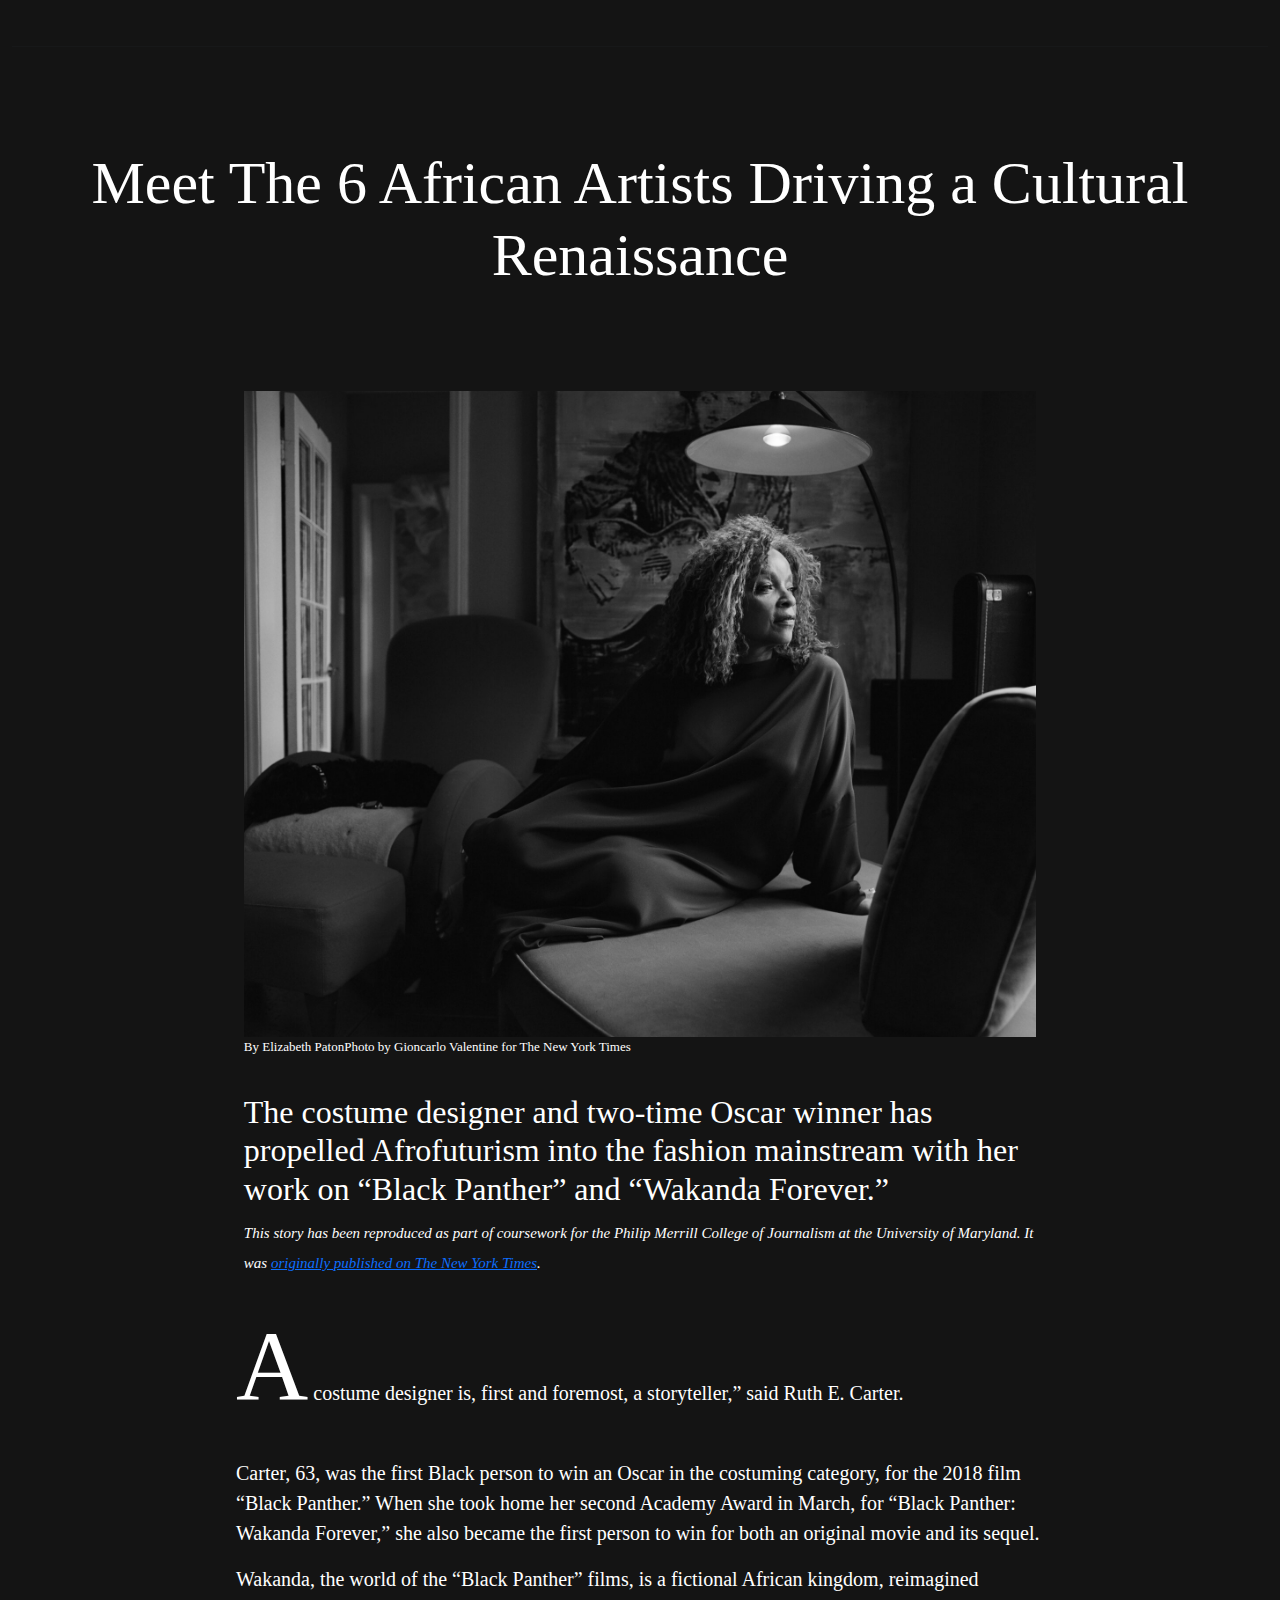
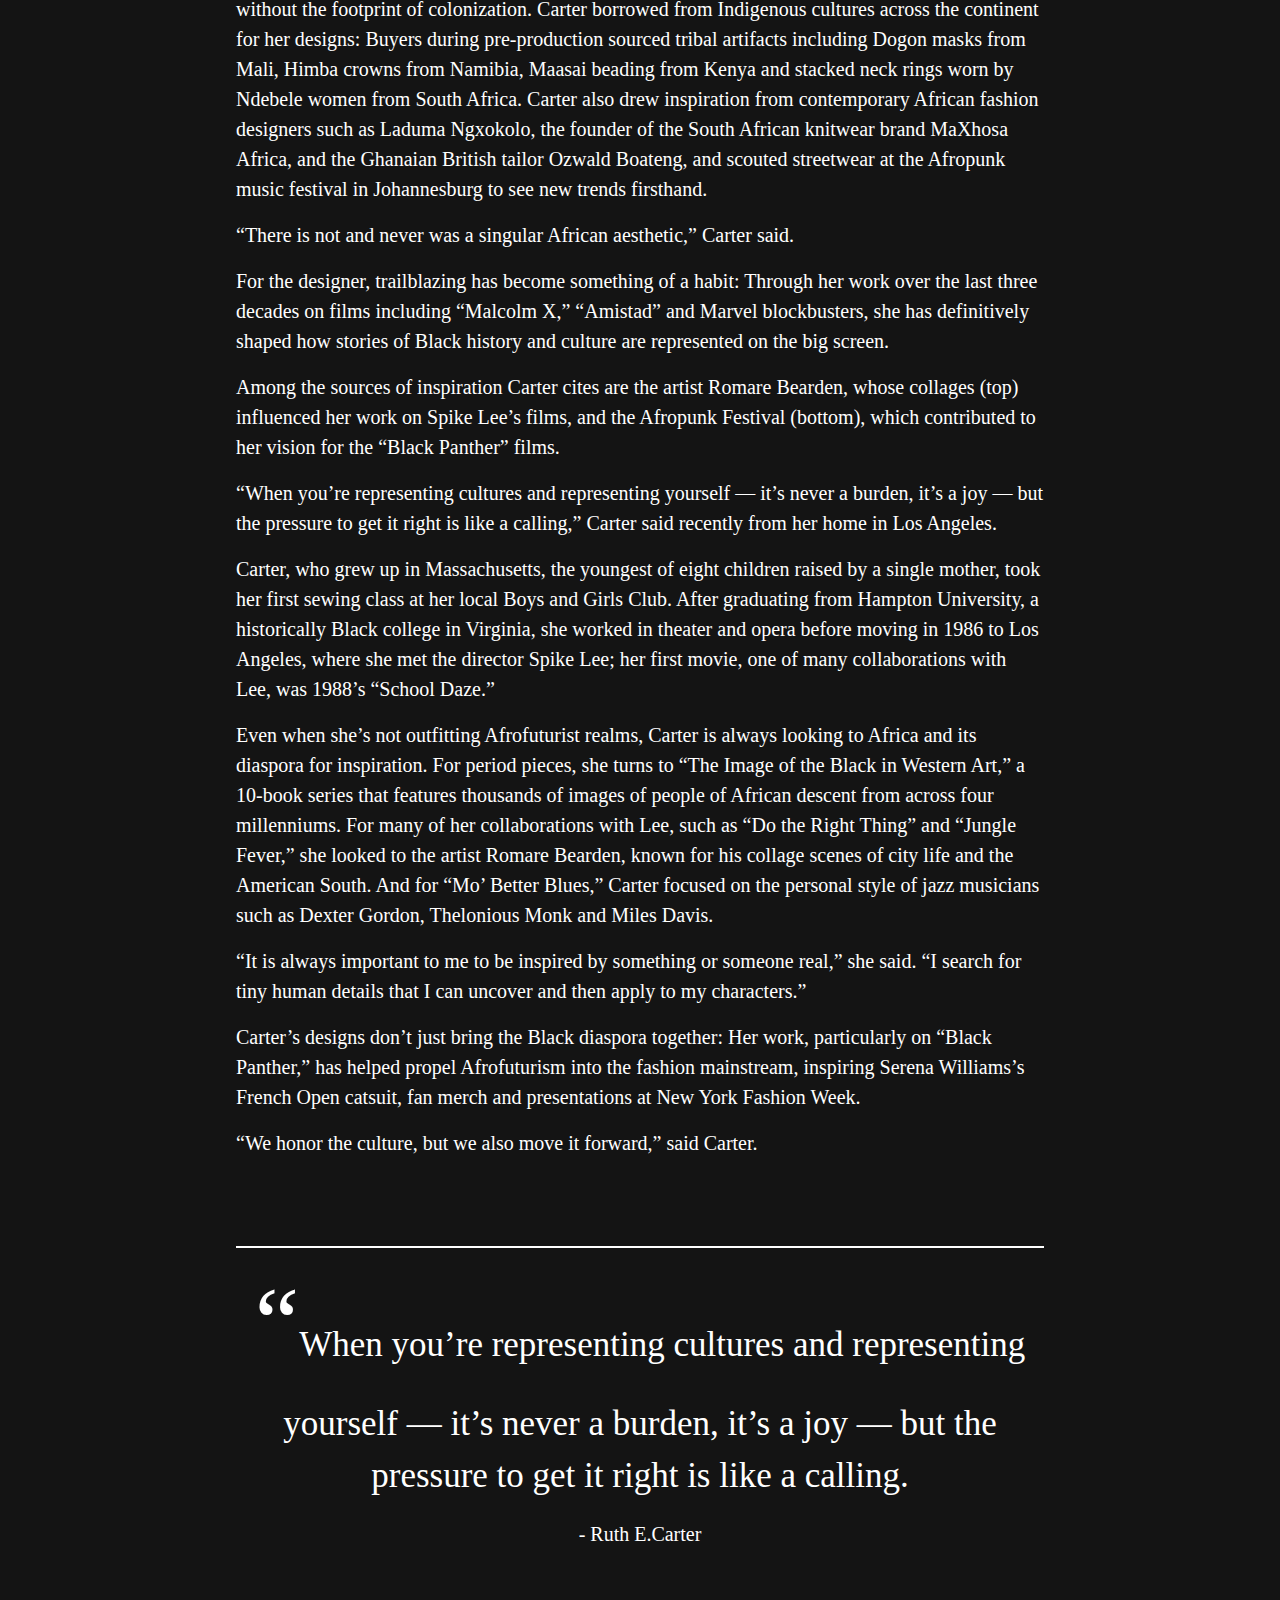
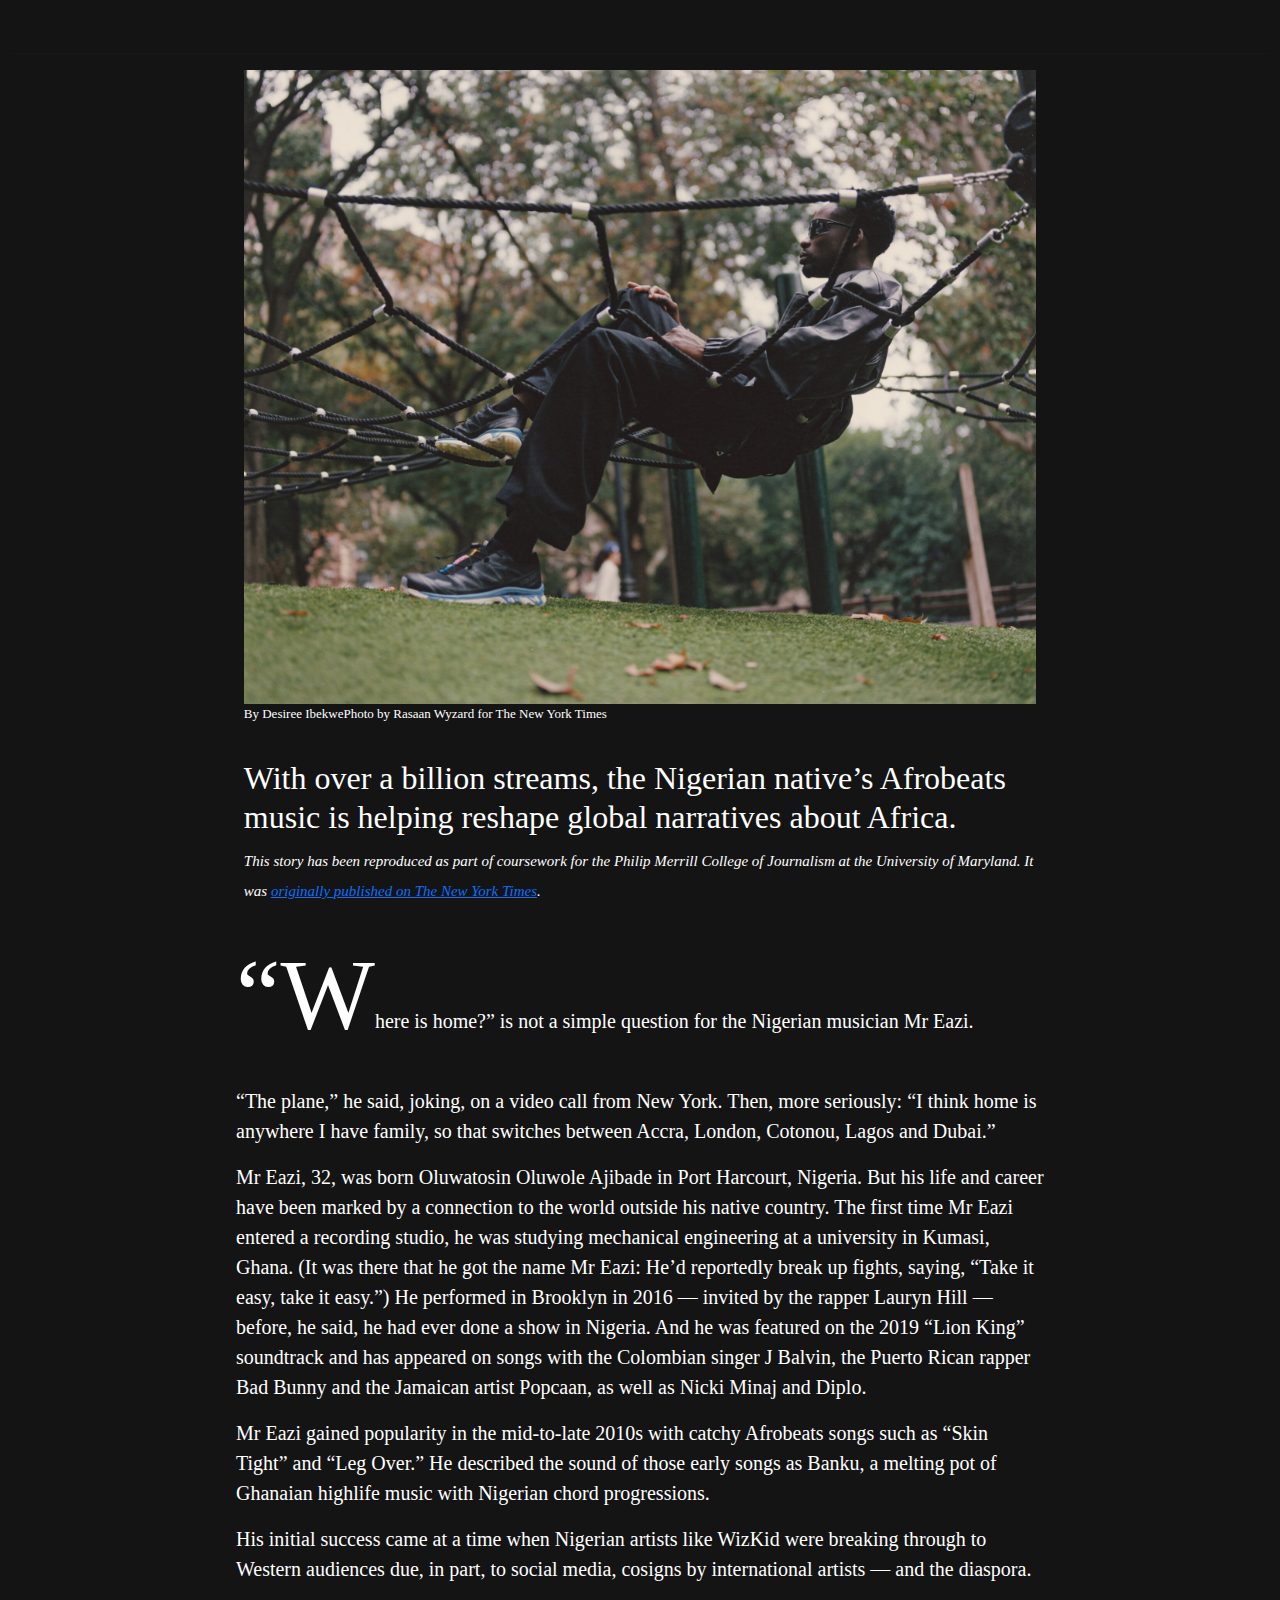
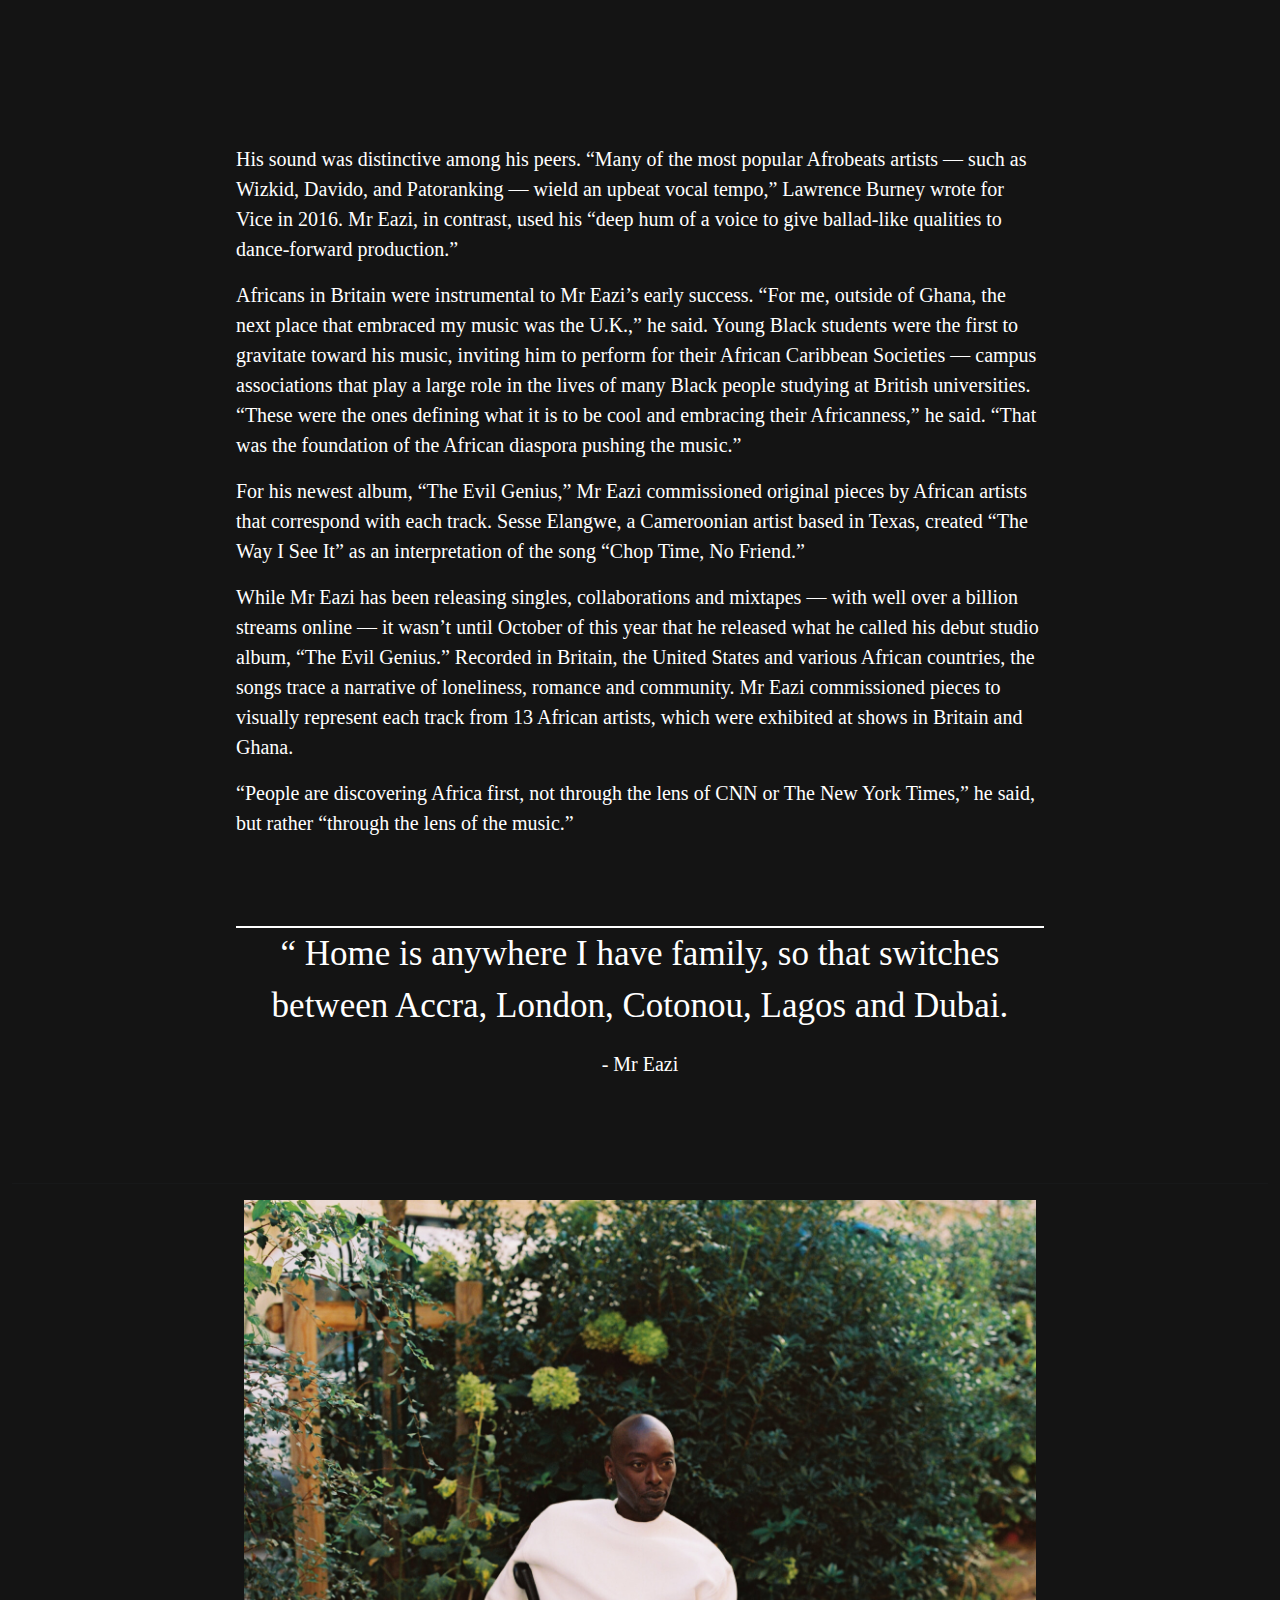
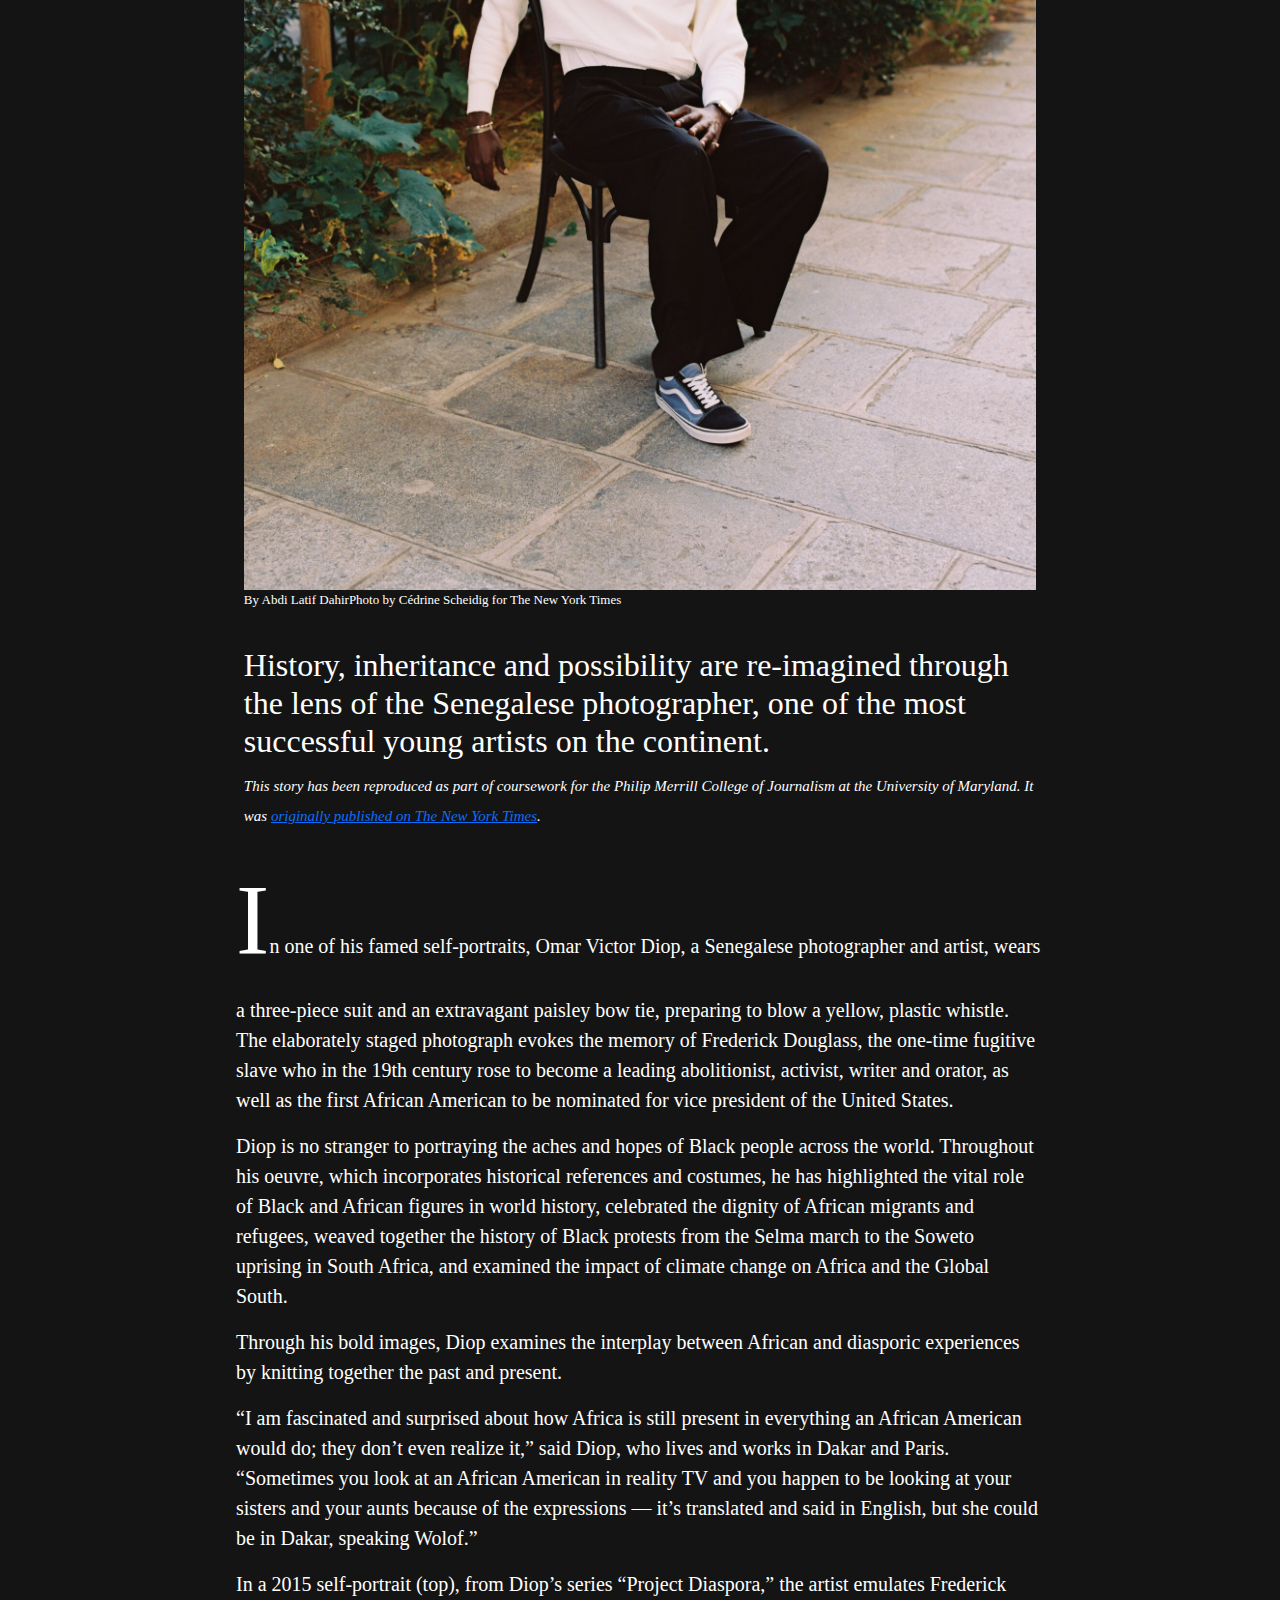
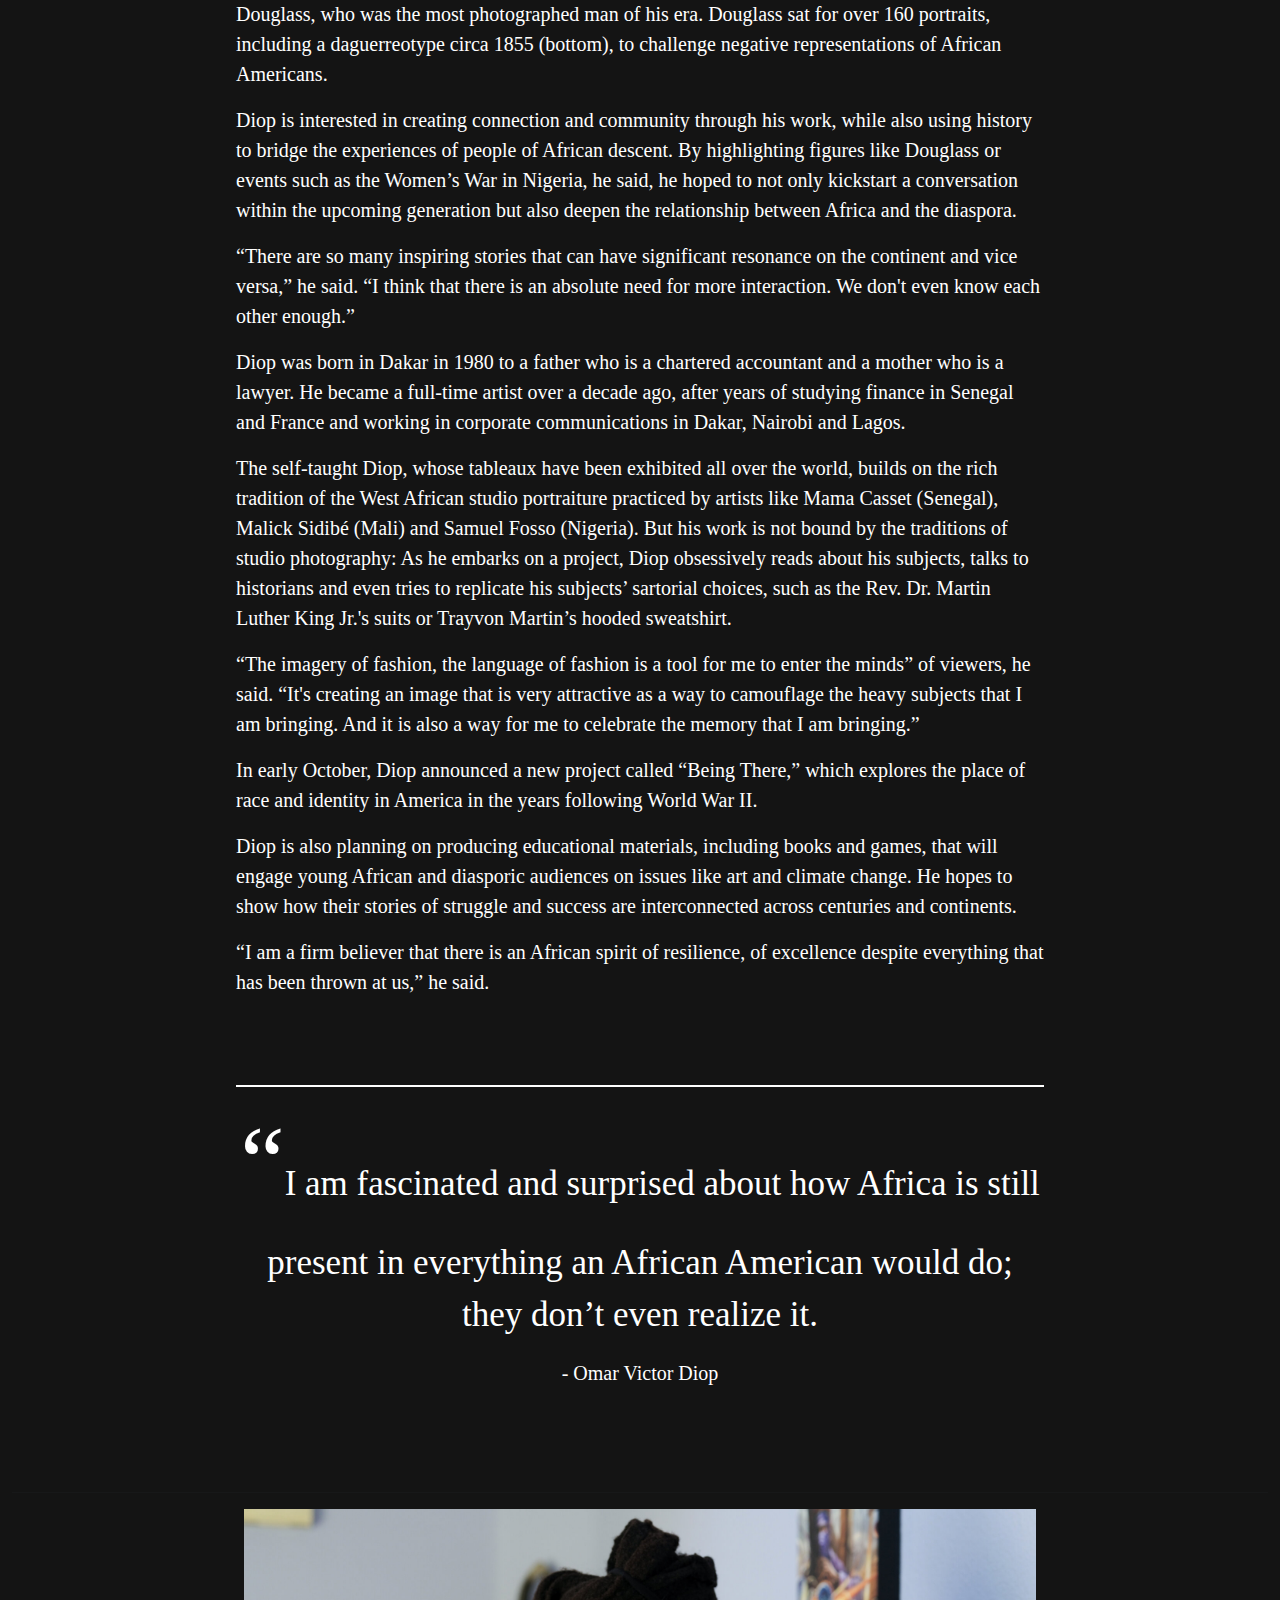
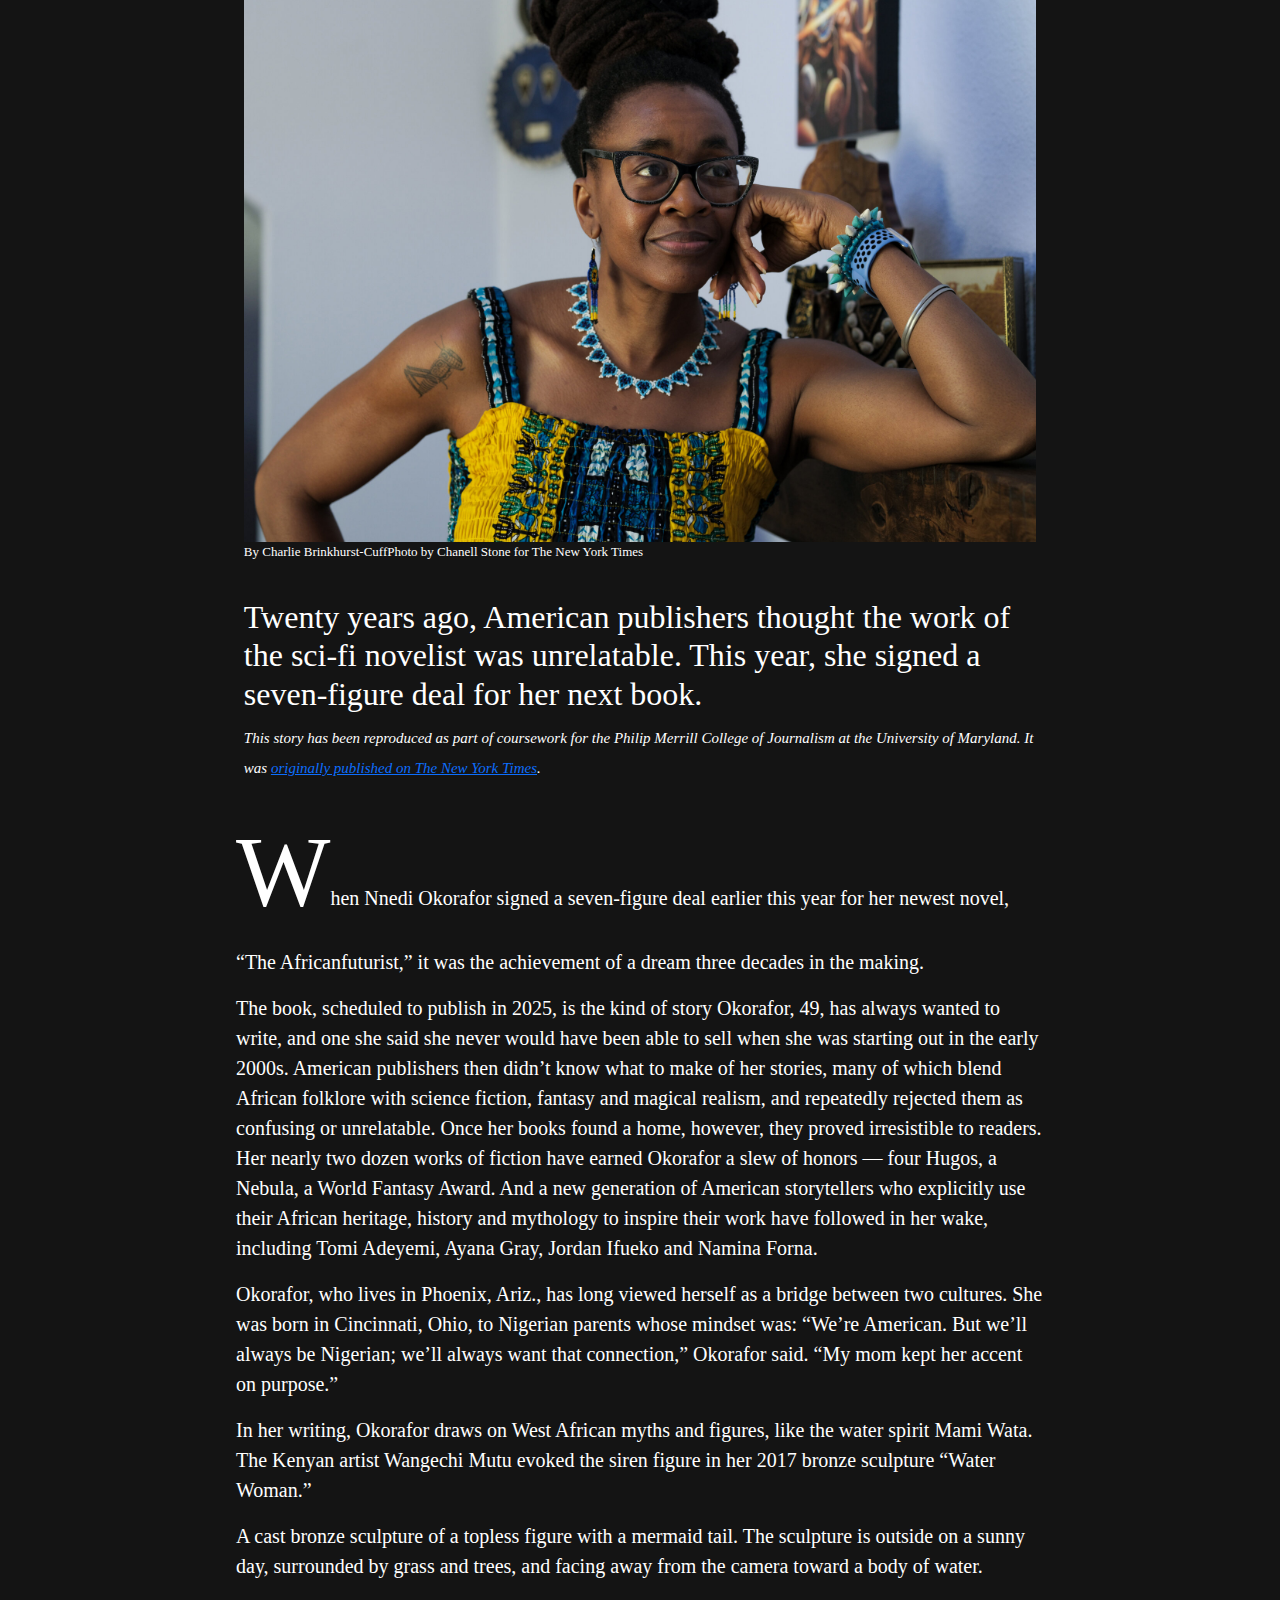
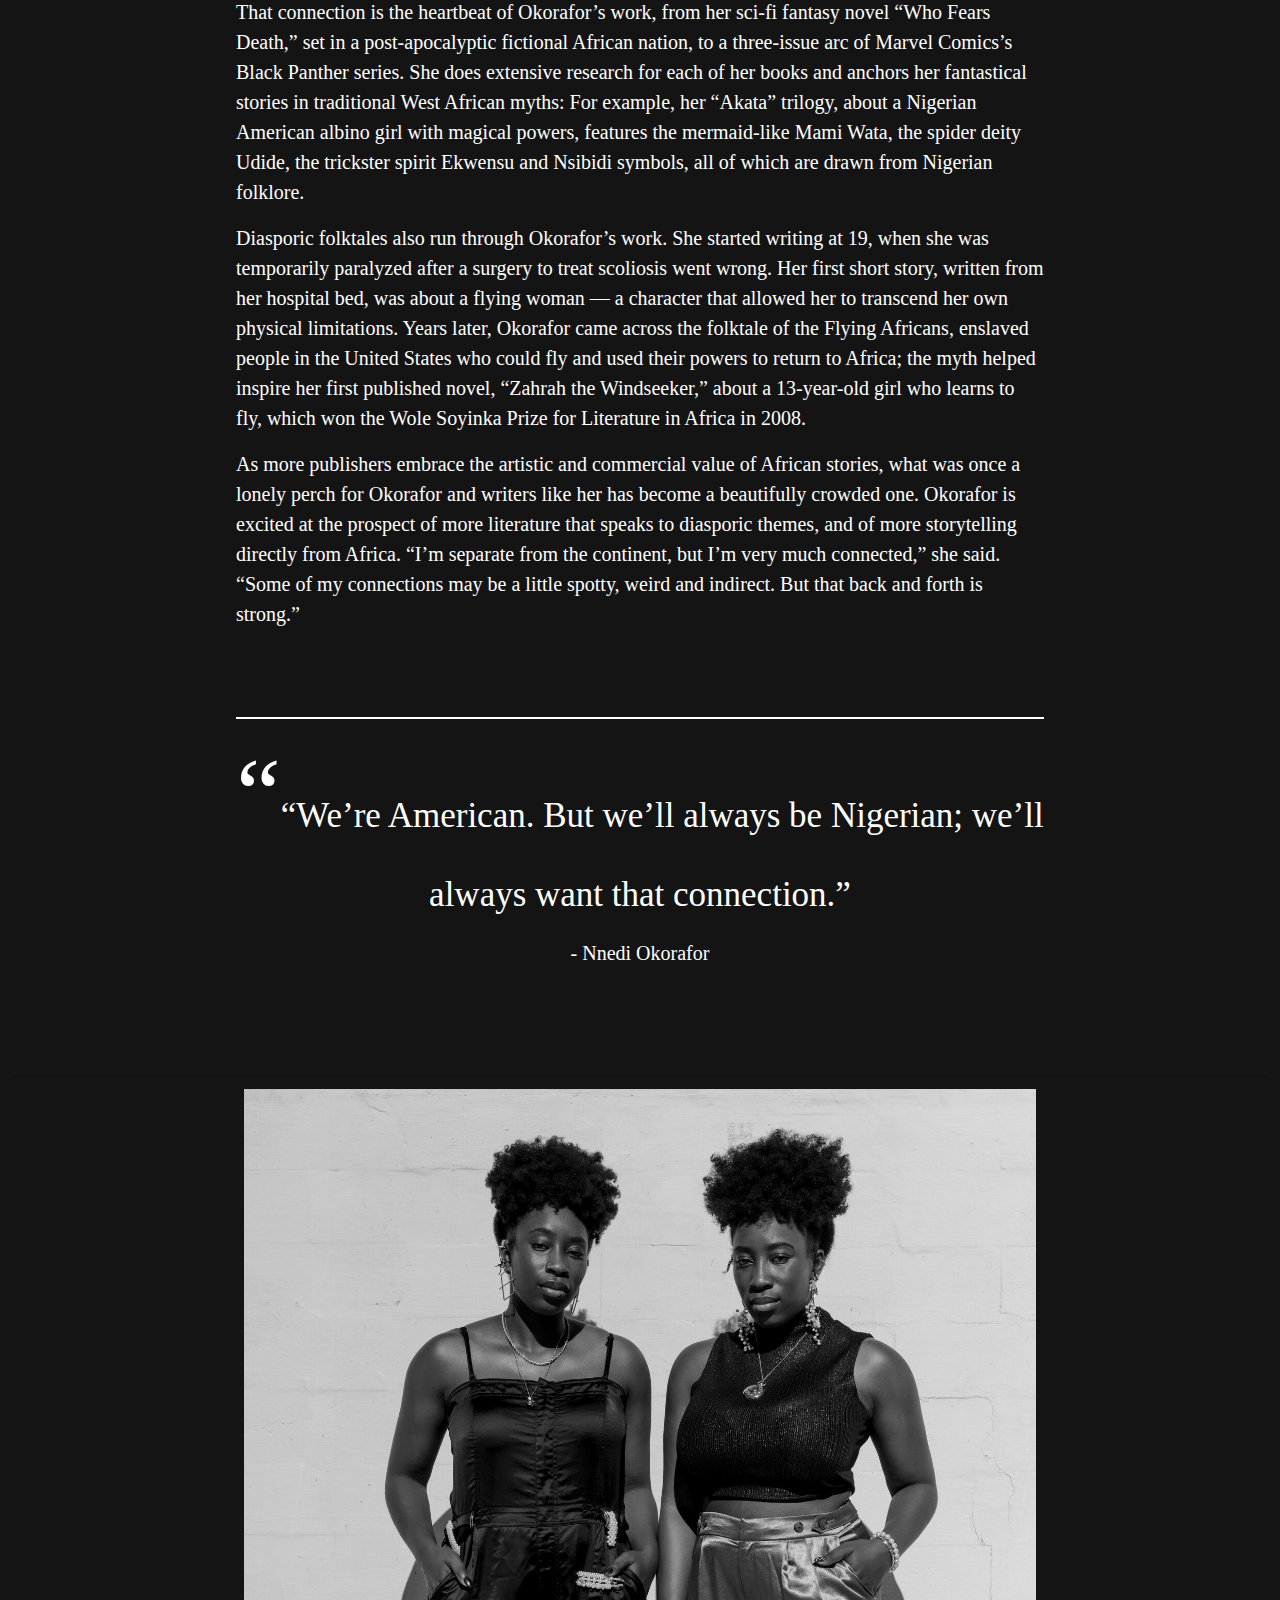
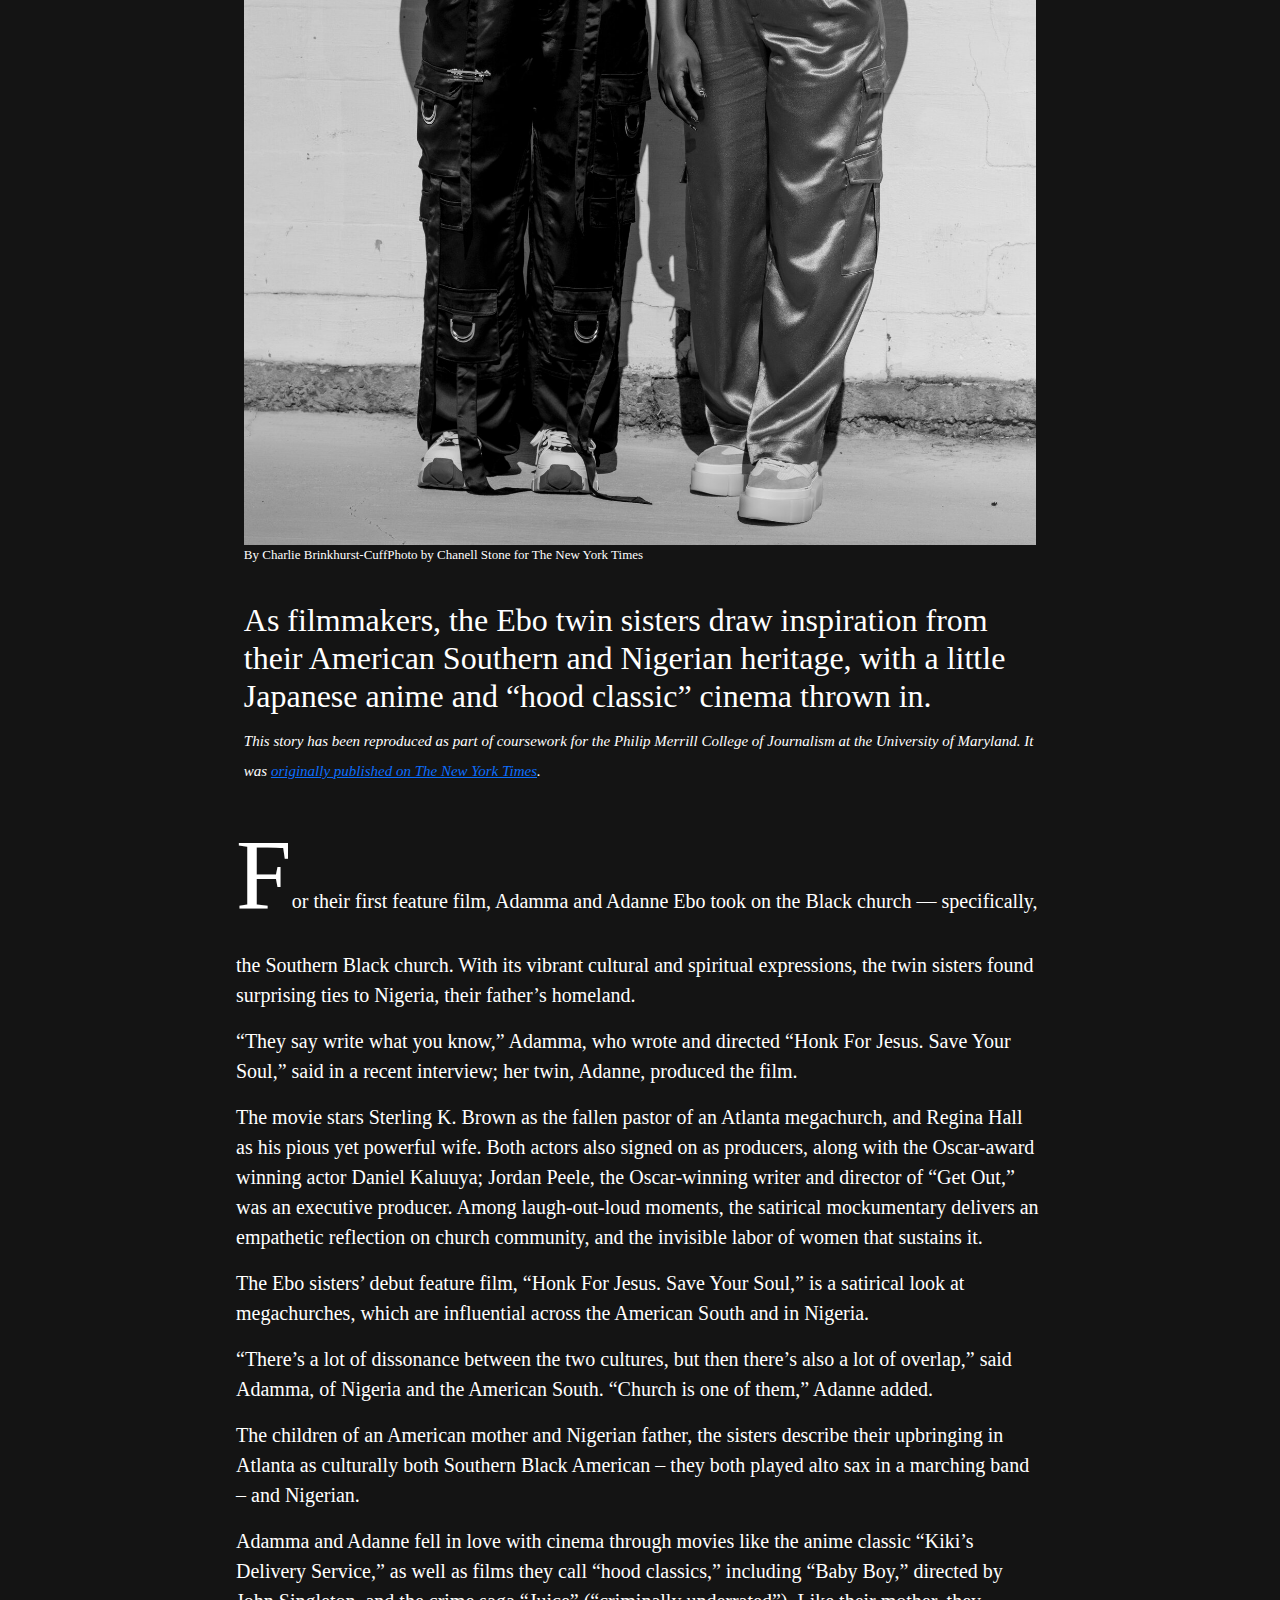
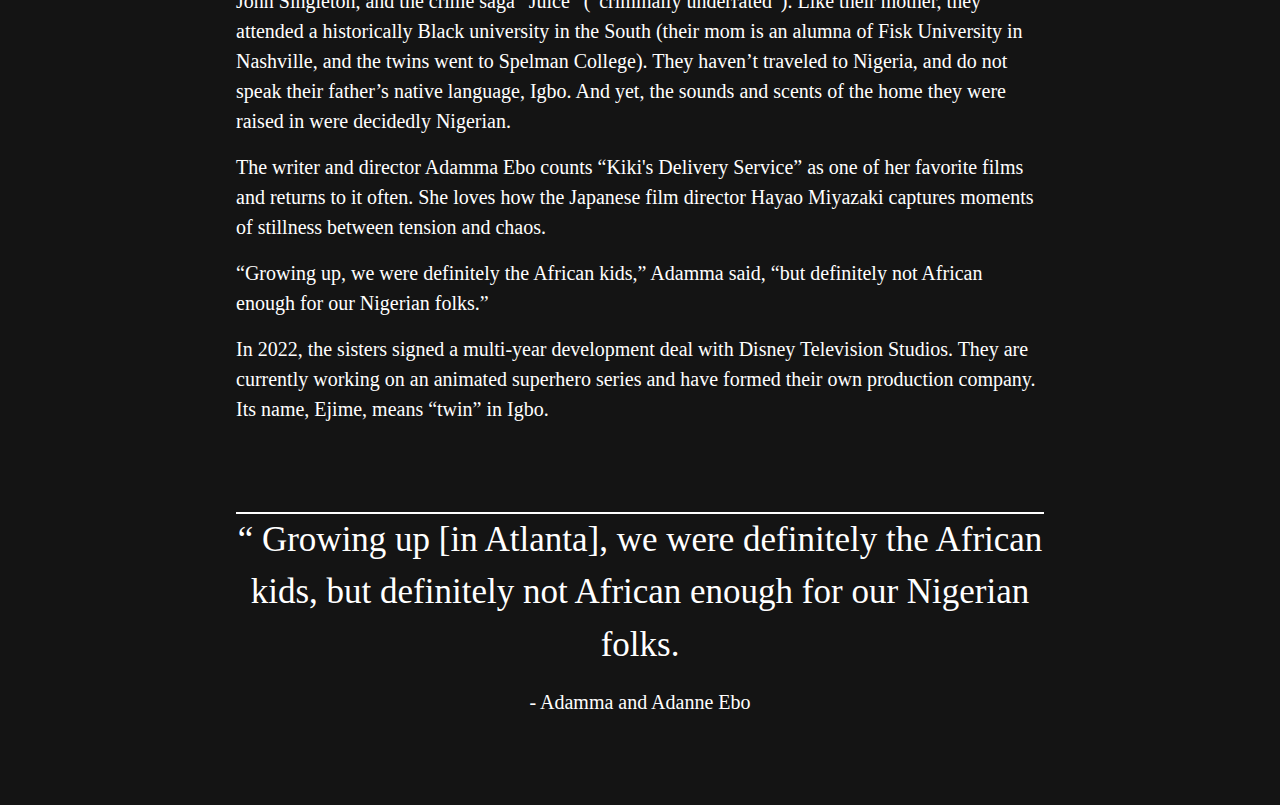
==== final-project/index.html @ 243cf0d9 "things were done" ====
<!DOCTYPE html>
<html lang="en">
<head>
	<meta charset="utf-8">
	<meta content="width=device-width, initial-scale=1, shrink-to-fit=no" name="viewport"><!-- Bootstrap CSS and JavaScript -->
	<link href="https://cdn.jsdelivr.net/npm/bootstrap@5.0.1/dist/css/bootstrap.min.css" rel="stylesheet">
	<script src="https://cdn.jsdelivr.net/npm/bootstrap@5.0.1/dist/js/bootstrap.bundle.min.js">
	</script>
	<link href="https://cdn.jsdelivr.net/npm/bootstrap-icons@1.5.0/font/bootstrap-icons.css" rel="stylesheet">
	<link href="https://fonts.googleapis.com" rel="preconnect">
	<link href="https://fonts.gstatic.com" rel="preconnect">
	<link href="https://fonts.googleapis.com/css2?family=Cardo:ital@0;1&family=Didact+Gothic&display=swap" rel="stylesheet">
	<link href="style.css" rel="stylesheet">
	<title></title>
</head>
<body>
	<div class="container-fluid">
		<div class="row" id="topper">
			<div class="col">
				<div class="flourish-embed" data-src="story/2123451">
					<script src="https://public.flourish.studio/resources/embed.js">
					</script>
				</div>
				<hr>
				<h1>Meet The 6 African Artists Driving a Cultural Renaissance</h1>
			</div>
		</div>
		<div class="row">
			<div class="col"></div>
		</div>
		<div class="row content">
			<div class="col">
				<img alt="Ruth E. Carter" id="Ruth Carter" src="ruth%20carter%20nyt.jpg">
				<p class="byline">By Elizabeth Paton<span class="date">Photo by Gioncarlo Valentine for The New York Times</span></p>
				<h2>The costume designer and two-time Oscar winner has propelled Afrofuturism into the fashion mainstream with her work on “Black Panther” and “Wakanda Forever.”</h2>
				<p><i>This story has been reproduced as part of coursework for the Philip Merrill College of Journalism at the University of Maryland. It was <a href="https://www.nytimes.com/interactive/2023/11/16/world/africa/african-artists-ruth-carter-mr-eazi.html">originally published on The New York Times</a>.</i></p>
			</div>
		</div>
	</div>
	<div class="row content">
		<div class="col">
			<p>A costume designer is, first and foremost, a storyteller,” said Ruth E. Carter.</p>
			<p>Carter, 63, was the first Black person to win an Oscar in the costuming category, for the 2018 film “Black Panther.” When she took home her second Academy Award in March, for “Black Panther: Wakanda Forever,” she also became the first person to win for both an original movie and its sequel.</p>
			<p>Wakanda, the world of the “Black Panther” films, is a fictional African kingdom, reimagined without the footprint of colonization. Carter borrowed from Indigenous cultures across the continent for her designs: Buyers during pre-production sourced tribal artifacts including Dogon masks from Mali, Himba crowns from Namibia, Maasai beading from Kenya and stacked neck rings worn by Ndebele women from South Africa. Carter also drew inspiration from contemporary African fashion designers such as Laduma Ngxokolo, the founder of the South African knitwear brand MaXhosa Africa, and the Ghanaian British tailor Ozwald Boateng, and scouted streetwear at the Afropunk music festival in Johannesburg to see new trends firsthand.</p>
			<p>“There is not and never was a singular African aesthetic,” Carter said.</p>
			<p>For the designer, trailblazing has become something of a habit: Through her work over the last three decades on films including “Malcolm X,” “Amistad” and Marvel blockbusters, she has definitively shaped how stories of Black history and culture are represented on the big screen.</p>
			<p>Among the sources of inspiration Carter cites are the artist Romare Bearden, whose collages (top) influenced her work on Spike Lee’s films, and the Afropunk Festival (bottom), which contributed to her vision for the “Black Panther” films.</p>
			<p>“When you’re representing cultures and representing yourself — it’s never a burden, it’s a joy — but the pressure to get it right is like a calling,” Carter said recently from her home in Los Angeles.</p>
			<p></p>
			<p>Carter, who grew up in Massachusetts, the youngest of eight children raised by a single mother, took her first sewing class at her local Boys and Girls Club. After graduating from Hampton University, a historically Black college in Virginia, she worked in theater and opera before moving in 1986 to Los Angeles, where she met the director Spike Lee; her first movie, one of many collaborations with Lee, was 1988’s “School Daze.”</p>
			<p></p>
			<p>Even when she’s not outfitting Afrofuturist realms, Carter is always looking to Africa and its diaspora for inspiration. For period pieces, she turns to “The Image of the Black in Western Art,” a 10-book series that features thousands of images of people of African descent from across four millenniums. For many of her collaborations with Lee, such as “Do the Right Thing” and “Jungle Fever,” she looked to the artist Romare Bearden, known for his collage scenes of city life and the American South. And for “Mo’ Better Blues,” Carter focused on the personal style of jazz musicians such as Dexter Gordon, Thelonious Monk and Miles Davis.</p>
			<p></p>
			<p>“It is always important to me to be inspired by something or someone real,” she said. “I search for tiny human details that I can uncover and then apply to my characters.”</p>
			<p>Carter’s designs don’t just bring the Black diaspora together: Her work, particularly on “Black Panther,” has helped propel Afrofuturism into the fashion mainstream, inspiring Serena Williams’s French Open catsuit, fan merch and presentations at New York Fashion Week.</p>
			<p></p>
			<p>“We honor the culture, but we also move it forward,” said Carter.</p>
            <br>
            <br>
            <br>
			<div class="pullquote">
				<p class="quote"><span class="quotemark">&#8220;</span>When you’re representing cultures and representing yourself — it’s never a burden, it’s a joy — but the pressure to get it right is like a calling.</p>
				<p class="attribution">- Ruth E.Carter</p>
			</div>
            <br>
            <br>
            <br>
		</div>
	</div>
	<div class="container-fluid">
		<div class="row" id="topper">
			<div class="col">
				<hr>
			</div>
		</div>
		<div class="row">
			<div class="col"></div>
		</div>
		<div class="row content">
			<div class="col">
				<img alt="Mr Eazi" id="Mr Eazi" src="mr%20eazi%20nyt.jpg">
				<p class="byline">By Desiree Ibekwe<span class="date">Photo by Rasaan Wyzard for The New York Times</span></p>
				<h2>With over a billion streams, the Nigerian native’s Afrobeats music is helping reshape global narratives about Africa.</h2>
				<p><i>This story has been reproduced as part of coursework for the Philip Merrill College of Journalism at the University of Maryland. It was <a href="https://www.nytimes.com/interactive/2023/11/16/world/africa/african-artists-ruth-carter-mr-eazi.html">originally published on The New York Times</a>.</i></p>
			</div>
		</div>
	</div>
	<div class="row content">
		<div class="col">
			<p>“Where is home?” is not a simple question for the Nigerian musician Mr Eazi.</p>
			<p>“The plane,” he said, joking, on a video call from New York. Then, more seriously: “I think home is anywhere I have family, so that switches between Accra, London, Cotonou, Lagos and Dubai.”</p>
			<p>Mr Eazi, 32, was born Oluwatosin Oluwole Ajibade in Port Harcourt, Nigeria. But his life and career have been marked by a connection to the world outside his native country. The first time Mr Eazi entered a recording studio, he was studying mechanical engineering at a university in Kumasi, Ghana. (It was there that he got the name Mr Eazi: He’d reportedly break up fights, saying, “Take it easy, take it easy.”) He performed in Brooklyn in 2016 — invited by the rapper Lauryn Hill — before, he said, he had ever done a show in Nigeria. And he was featured on the 2019 “Lion King” soundtrack and has appeared on songs with the Colombian singer J Balvin, the Puerto Rican rapper Bad Bunny and the Jamaican artist Popcaan, as well as Nicki Minaj and Diplo.</p>
			<p></p>
			<p>Mr Eazi gained popularity in the mid-to-late 2010s with catchy Afrobeats songs such as “Skin Tight” and “Leg Over.” He described the sound of those early songs as Banku, a melting pot of Ghanaian highlife music with Nigerian chord progressions.</p>
			<p></p>
			<p>His initial success came at a time when Nigerian artists like WizKid were breaking through to Western audiences due, in part, to social media, cosigns by international artists — and the diaspora.</p>
			<p></p>
            <br>
            <br>
            <br>
			<div class="flourish-embed flourish-cards" data-src="visualisation/16166279">
                <script src="https://public.flourish.studio/resources/embed.js">
                </script>
            </div>
            <br>
            <br>
            <br>
			<p>His sound was distinctive among his peers. “Many of the most popular Afrobeats artists — such as Wizkid, Davido, and Patoranking — wield an upbeat vocal tempo,” Lawrence Burney wrote for Vice in 2016. Mr Eazi, in contrast, used his “deep hum of a voice to give ballad-like qualities to dance-forward production.”</p>
			<p>Africans in Britain were instrumental to Mr Eazi’s early success. “For me, outside of Ghana, the next place that embraced my music was the U.K.,” he said. Young Black students were the first to gravitate toward his music, inviting him to perform for their African Caribbean Societies — campus associations that play a large role in the lives of many Black people studying at British universities. “These were the ones defining what it is to be cool and embracing their Africanness,” he said. “That was the foundation of the African diaspora pushing the music.”</p>
			<p>For his newest album, “The Evil Genius,” Mr Eazi commissioned original pieces by African artists that correspond with each track. Sesse Elangwe, a Cameroonian artist based in Texas, created “The Way I See It” as an interpretation of the song “Chop Time, No Friend.”</p>
			<p>While Mr Eazi has been releasing singles, collaborations and mixtapes — with well over a billion streams online — it wasn’t until October of this year that he released what he called his debut studio album, “The Evil Genius.” Recorded in Britain, the United States and various African countries, the songs trace a narrative of loneliness, romance and community. Mr Eazi commissioned pieces to visually represent each track from 13 African artists, which were exhibited at shows in Britain and Ghana.</p>
			<p>“People are discovering Africa first, not through the lens of CNN or The New York Times,” he said, but rather “through the lens of the music.”</p>
            <br>
            <br>
            <br>
			<div class="pullquote">
				<p class="quote"><span class="quotemark">&#8220;</span> Home is anywhere I have family, so that switches between Accra, London, Cotonou, Lagos and Dubai.</p>
				<p class="attribution">- Mr Eazi</p>
			</div>
            <br>
            <br>
            <br>
		</div>
	</div>
	<div class="container-fluid">
		<div class="row" id="topper">
			<div class="col">
				<hr>
			</div>
		</div>
		<div class="row">
			<div class="col"></div>
		</div>
		<div class="row content">
			<div class="col">
				<img alt="Omar Victor" id="Omar Victor" src="omar%20victor%20diop%20nyt.jpg">
				<p class="byline">By Abdi Latif Dahir<span class="date">Photo by Cédrine Scheidig for The New York Times</span></p>
				<h2>History, inheritance and possibility are re-imagined through the lens of the Senegalese photographer, one of the most successful young artists on the continent.</h2>
				<p><i>This story has been reproduced as part of coursework for the Philip Merrill College of Journalism at the University of Maryland. It was <a href="https://www.nytimes.com/interactive/2023/11/16/world/africa/african-artists-ruth-carter-mr-eazi.html">originally published on The New York Times</a>.</i></p>
			</div>
		</div>
	</div>
	<div class="row content">
		<div class="col">
			<p>In one of his famed self-portraits, Omar Victor Diop, a Senegalese photographer and artist, wears a three-piece suit and an extravagant paisley bow tie, preparing to blow a yellow, plastic whistle. The elaborately staged photograph evokes the memory of Frederick Douglass, the one-time fugitive slave who in the 19th century rose to become a leading abolitionist, activist, writer and orator, as well as the first African American to be nominated for vice president of the United States.</p>
			<p>Diop is no stranger to portraying the aches and hopes of Black people across the world. Throughout his oeuvre, which incorporates historical references and costumes, he has highlighted the vital role of Black and African figures in world history, celebrated the dignity of African migrants and refugees, weaved together the history of Black protests from the Selma march to the Soweto uprising in South Africa, and examined the impact of climate change on Africa and the Global South.</p>
			<p>Through his bold images, Diop examines the interplay between African and diasporic experiences by knitting together the past and present.</p>
			<p>“I am fascinated and surprised about how Africa is still present in everything an African American would do; they don’t even realize it,” said Diop, who lives and works in Dakar and Paris. “Sometimes you look at an African American in reality TV and you happen to be looking at your sisters and your aunts because of the expressions — it’s translated and said in English, but she could be in Dakar, speaking Wolof.”</p>
			<p>In a 2015 self-portrait (top), from Diop’s series “Project Diaspora,” the artist emulates Frederick Douglass, who was the most photographed man of his era. Douglass sat for over 160 portraits, including a daguerreotype circa 1855 (bottom), to challenge negative representations of African Americans.</p>
			<p>Diop is interested in creating connection and community through his work, while also using history to bridge the experiences of people of African descent. By highlighting figures like Douglass or events such as the Women’s War in Nigeria, he said, he hoped to not only kickstart a conversation within the upcoming generation but also deepen the relationship between Africa and the diaspora.</p>
			<p>“There are so many inspiring stories that can have significant resonance on the continent and vice versa,” he said. “I think that there is an absolute need for more interaction. We don't even know each other enough.”</p>
			<p>Diop was born in Dakar in 1980 to a father who is a chartered accountant and a mother who is a lawyer. He became a full-time artist over a decade ago, after years of studying finance in Senegal and France and working in corporate communications in Dakar, Nairobi and Lagos.</p>
			<p>The self-taught Diop, whose tableaux have been exhibited all over the world, builds on the rich tradition of the West African studio portraiture practiced by artists like Mama Casset (Senegal), Malick Sidibé (Mali) and Samuel Fosso (Nigeria). But his work is not bound by the traditions of studio photography: As he embarks on a project, Diop obsessively reads about his subjects, talks to historians and even tries to replicate his subjects’ sartorial choices, such as the Rev. Dr. Martin Luther King Jr.'s suits or Trayvon Martin’s hooded sweatshirt.</p>
			<p>“The imagery of fashion, the language of fashion is a tool for me to enter the minds” of viewers, he said. “It's creating an image that is very attractive as a way to camouflage the heavy subjects that I am bringing. And it is also a way for me to celebrate the memory that I am bringing.”</p>
			<p>In early October, Diop announced a new project called “Being There,” which explores the place of race and identity in America in the years following World War II.</p>
			<p>Diop is also planning on producing educational materials, including books and games, that will engage young African and diasporic audiences on issues like art and climate change. He hopes to show how their stories of struggle and success are interconnected across centuries and continents.</p>
			<p>“I am a firm believer that there is an African spirit of resilience, of excellence despite everything that has been thrown at us,” he said.</p>
            <br>
            <br>
            <br>
			<div class="pullquote">
				<p class="quote"><span class="quotemark">&#8220;</span>I am fascinated and surprised about how Africa is still present in everything an African American would do; they don’t even realize it.</p>
				<p class="attribution">- Omar Victor Diop</p>
			</div>
            <br>
            <br>
            <br>
		</div>
	</div>
	<div class="container-fluid">
		<div class="row" id="topper">
			<div class="col">
				<hr>
			</div>
		</div>
		<div class="row">
			<div class="col"></div>
		</div>
		<div class="row content">
			<div class="col">
				<img alt="Nnedi Okorafor" id="Nnedi Okorafor" src="Nnedi%20Okorafor%20nyt.jpg">
				<p class="byline">By Charlie Brinkhurst-Cuff<span class="date">Photo by Chanell Stone for The New York Times</span></p>
				<h2>Twenty years ago, American publishers thought the work of the sci-fi novelist was unrelatable. This year, she signed a seven-figure deal for her next book.</h2>
				<p><i>This story has been reproduced as part of coursework for the Philip Merrill College of Journalism at the University of Maryland. It was <a href="https://www.nytimes.com/interactive/2023/11/16/world/africa/african-artists-ruth-carter-mr-eazi.html">originally published on The New York Times</a>.</i></p>
			</div>
		</div>
	</div>
	<div class="row content">
		<div class="col">
			<p>When Nnedi Okorafor signed a seven-figure deal earlier this year for her newest novel, “The Africanfuturist,” it was the achievement of a dream three decades in the making.</p>
			<p>The book, scheduled to publish in 2025, is the kind of story Okorafor, 49, has always wanted to write, and one she said she never would have been able to sell when she was starting out in the early 2000s. American publishers then didn’t know what to make of her stories, many of which blend African folklore with science fiction, fantasy and magical realism, and repeatedly rejected them as confusing or unrelatable. Once her books found a home, however, they proved irresistible to readers. Her nearly two dozen works of fiction have earned Okorafor a slew of honors — four Hugos, a Nebula, a World Fantasy Award. And a new generation of American storytellers who explicitly use their African heritage, history and mythology to inspire their work have followed in her wake, including Tomi Adeyemi, Ayana Gray, Jordan Ifueko and Namina Forna.</p>
			<p>Okorafor, who lives in Phoenix, Ariz., has long viewed herself as a bridge between two cultures. She was born in Cincinnati, Ohio, to Nigerian parents whose mindset was: “We’re American. But we’ll always be Nigerian; we’ll always want that connection,” Okorafor said. “My mom kept her accent on purpose.”</p>
			<p>In her writing, Okorafor draws on West African myths and figures, like the water spirit Mami Wata. The Kenyan artist Wangechi Mutu evoked the siren figure in her 2017 bronze sculpture “Water Woman.”</p>
			<p>A cast bronze sculpture of a topless figure with a mermaid tail. The sculpture is outside on a sunny day, surrounded by grass and trees, and facing away from the camera toward a body of water.</p>
			<p>That connection is the heartbeat of Okorafor’s work, from her sci-fi fantasy novel “Who Fears Death,” set in a post-apocalyptic fictional African nation, to a three-issue arc of Marvel Comics’s Black Panther series. She does extensive research for each of her books and anchors her fantastical stories in traditional West African myths: For example, her “Akata” trilogy, about a Nigerian American albino girl with magical powers, features the mermaid-like Mami Wata, the spider deity Udide, the trickster spirit Ekwensu and Nsibidi symbols, all of which are drawn from Nigerian folklore.</p>
			<p>Diasporic folktales also run through Okorafor’s work. She started writing at 19, when she was temporarily paralyzed after a surgery to treat scoliosis went wrong. Her first short story, written from her hospital bed, was about a flying woman — a character that allowed her to transcend her own physical limitations. Years later, Okorafor came across the folktale of the Flying Africans, enslaved people in the United States who could fly and used their powers to return to Africa; the myth helped inspire her first published novel, “Zahrah the Windseeker,” about a 13-year-old girl who learns to fly, which won the Wole Soyinka Prize for Literature in Africa in 2008.</p>
			<p></p>
			<p>As more publishers embrace the artistic and commercial value of African stories, what was once a lonely perch for Okorafor and writers like her has become a beautifully crowded one. Okorafor is excited at the prospect of more literature that speaks to diasporic themes, and of more storytelling directly from Africa. “I’m separate from the continent, but I’m very much connected,” she said. “Some of my connections may be a little spotty, weird and indirect. But that back and forth is strong.”</p>
            <br>
            <br>
            <br>
			<div class="pullquote">
				<p class="quote"><span class="quotemark">&#8220;</span>“We’re American. But we’ll always be Nigerian; we’ll always want that connection.”</p>
				<p class="attribution">- Nnedi Okorafor</p>
			</div>
            <br>
            <br>
            <br>
		</div>
	</div>
	<div class="container-fluid">
		<div class="row" id="topper">
			<div class="col">
				<hr>
			</div>
		</div>
		<div class="row">
			<div class="col"></div>
		</div>
		<div class="row content">
			<div class="col">
				<img alt="Adamma and Adanne" id="Adamma" src="Adamma%20and%20Adanne%20Ebo%20nyt.jpg">
				<p class="byline">By Charlie Brinkhurst-Cuff<span class="date">Photo by Chanell Stone for The New York Times</span></p>
				<h2>As filmmakers, the Ebo twin sisters draw inspiration from their American Southern and Nigerian heritage, with a little Japanese anime and “hood classic” cinema thrown in.</h2>
				<p><i>This story has been reproduced as part of coursework for the Philip Merrill College of Journalism at the University of Maryland. It was <a href="https://www.nytimes.com/interactive/2023/11/16/world/africa/african-artists-ruth-carter-mr-eazi.html">originally published on The New York Times</a>.</i></p>
			</div>
		</div>
	</div>
	<div class="row content">
		<div class="col">
			<p>For their first feature film, Adamma and Adanne Ebo took on the Black church — specifically, the Southern Black church. With its vibrant cultural and spiritual expressions, the twin sisters found surprising ties to Nigeria, their father’s homeland.</p>
			<p>“They say write what you know,” Adamma, who wrote and directed “Honk For Jesus. Save Your Soul,” said in a recent interview; her twin, Adanne, produced the film.</p>
			<p>The movie stars Sterling K. Brown as the fallen pastor of an Atlanta megachurch, and Regina Hall as his pious yet powerful wife. Both actors also signed on as producers, along with the Oscar-award winning actor Daniel Kaluuya; Jordan Peele, the Oscar-winning writer and director of “Get Out,” was an executive producer. Among laugh-out-loud moments, the satirical mockumentary delivers an empathetic reflection on church community, and the invisible labor of women that sustains it.</p>
			<p>The Ebo sisters’ debut feature film, “Honk For Jesus. Save Your Soul,” is a satirical look at megachurches, which are influential across the American South and in Nigeria.</p>
			<p>“There’s a lot of dissonance between the two cultures, but then there’s also a lot of overlap,” said Adamma, of Nigeria and the American South. “Church is one of them,” Adanne added.</p>
			<p>The children of an American mother and Nigerian father, the sisters describe their upbringing in Atlanta as culturally both Southern Black American – they both played alto sax in a marching band – and Nigerian.</p>
			<p>Adamma and Adanne fell in love with cinema through movies like the anime classic “Kiki’s Delivery Service,” as well as films they call “hood classics,” including “Baby Boy,” directed by John Singleton, and the crime saga “Juice” (“criminally underrated”). Like their mother, they attended a historically Black university in the South (their mom is an alumna of Fisk University in Nashville, and the twins went to Spelman College). They haven’t traveled to Nigeria, and do not speak their father’s native language, Igbo. And yet, the sounds and scents of the home they were raised in were decidedly Nigerian.</p>
			<p>The writer and director Adamma Ebo counts “Kiki's Delivery Service” as one of her favorite films and returns to it often. She loves how the Japanese film director Hayao Miyazaki captures moments of stillness between tension and chaos.</p>
			<p>“Growing up, we were definitely the African kids,” Adamma said, “but definitely not African enough for our Nigerian folks.”</p>
			<p>In 2022, the sisters signed a multi-year development deal with Disney Television Studios. They are currently working on an animated superhero series and have formed their own production company. Its name, Ejime, means “twin” in Igbo.</p>
            <br>
            <br>
            <br>
			<div class="pullquote">
				<p class="quote"><span class="quotemark">&#8220;</span> Growing up [in Atlanta], we were definitely the African kids, but definitely not African enough for our Nigerian folks.</p>
				<p class="attribution">- Adamma and Adanne Ebo</p>
			</div>
            <br>
            <br>
            <br>
		</div>
	</div>
</body>
</html>
---- final-project/style.css ----
@media {

.content {
	width: 65%;
	margin: auto;
}
img {
	width: 100%
}
i {
	font-size: 15px;
}
.byline {
	font-size: 13px;
}
p {
	font-family: 'Kalnia', serif;
	color: white;
	font-size: 20px;
}
p:first-child:first-letter {
	font-size: 100px;
	color: white;
	padding-right: 0.10px;
}
.pullquote {
	text-align: center;
    font-family: 'Noto Serif', serif;
    border-top: 2px solid white;
}

.quote {
    font-size: 27px;

}
quotenames {
	text-align: center;
}
h1 {
	font-family: 'Noto Serif', serif;
	color: white;
	text-align: center;
	font-size: 60px;
	margin-top: 100px;
	margin-bottom: 100px;
}
h2 {
	font-family: 'Noto Serif', serif;
	color: white;
	padding-top: 20px;
}
body {
	background-color: #141414;
	padding-top: 30px;
}

} 


@media (min-width: 992px) {
   
    .content {
	width: 65%;
	margin: auto;
}
img {
	width: 100%
}
i {
	font-size: 15px;
}
.byline {
	font-size: 13px;
}
p {
	font-family: 'Kalnia', serif;
	color: white;
	font-size: 20px;
}
p:first-child:first-letter {
	font-size: 100px;
	color: white;
	padding-right: 0.10px;
}
.pullquote {
	text-align: center;
    font-family: 'Noto Serif', serif;
    border-top: 2px solid white;
}

.quote {
    font-size: 35px;

}
quotenames {
	text-align: center;
}
h1 {
	font-family: 'Noto Serif', serif;
	color: white;
	text-align: center;
	font-size: 60px;
	margin-top: 100px;
	margin-bottom: 100px;
}
h2 {
	font-family: 'Noto Serif', serif;
	color: white;
	padding-top: 20px;
}
body {
	background-color: #141414;
	padding-top: 30px;
}
    
}
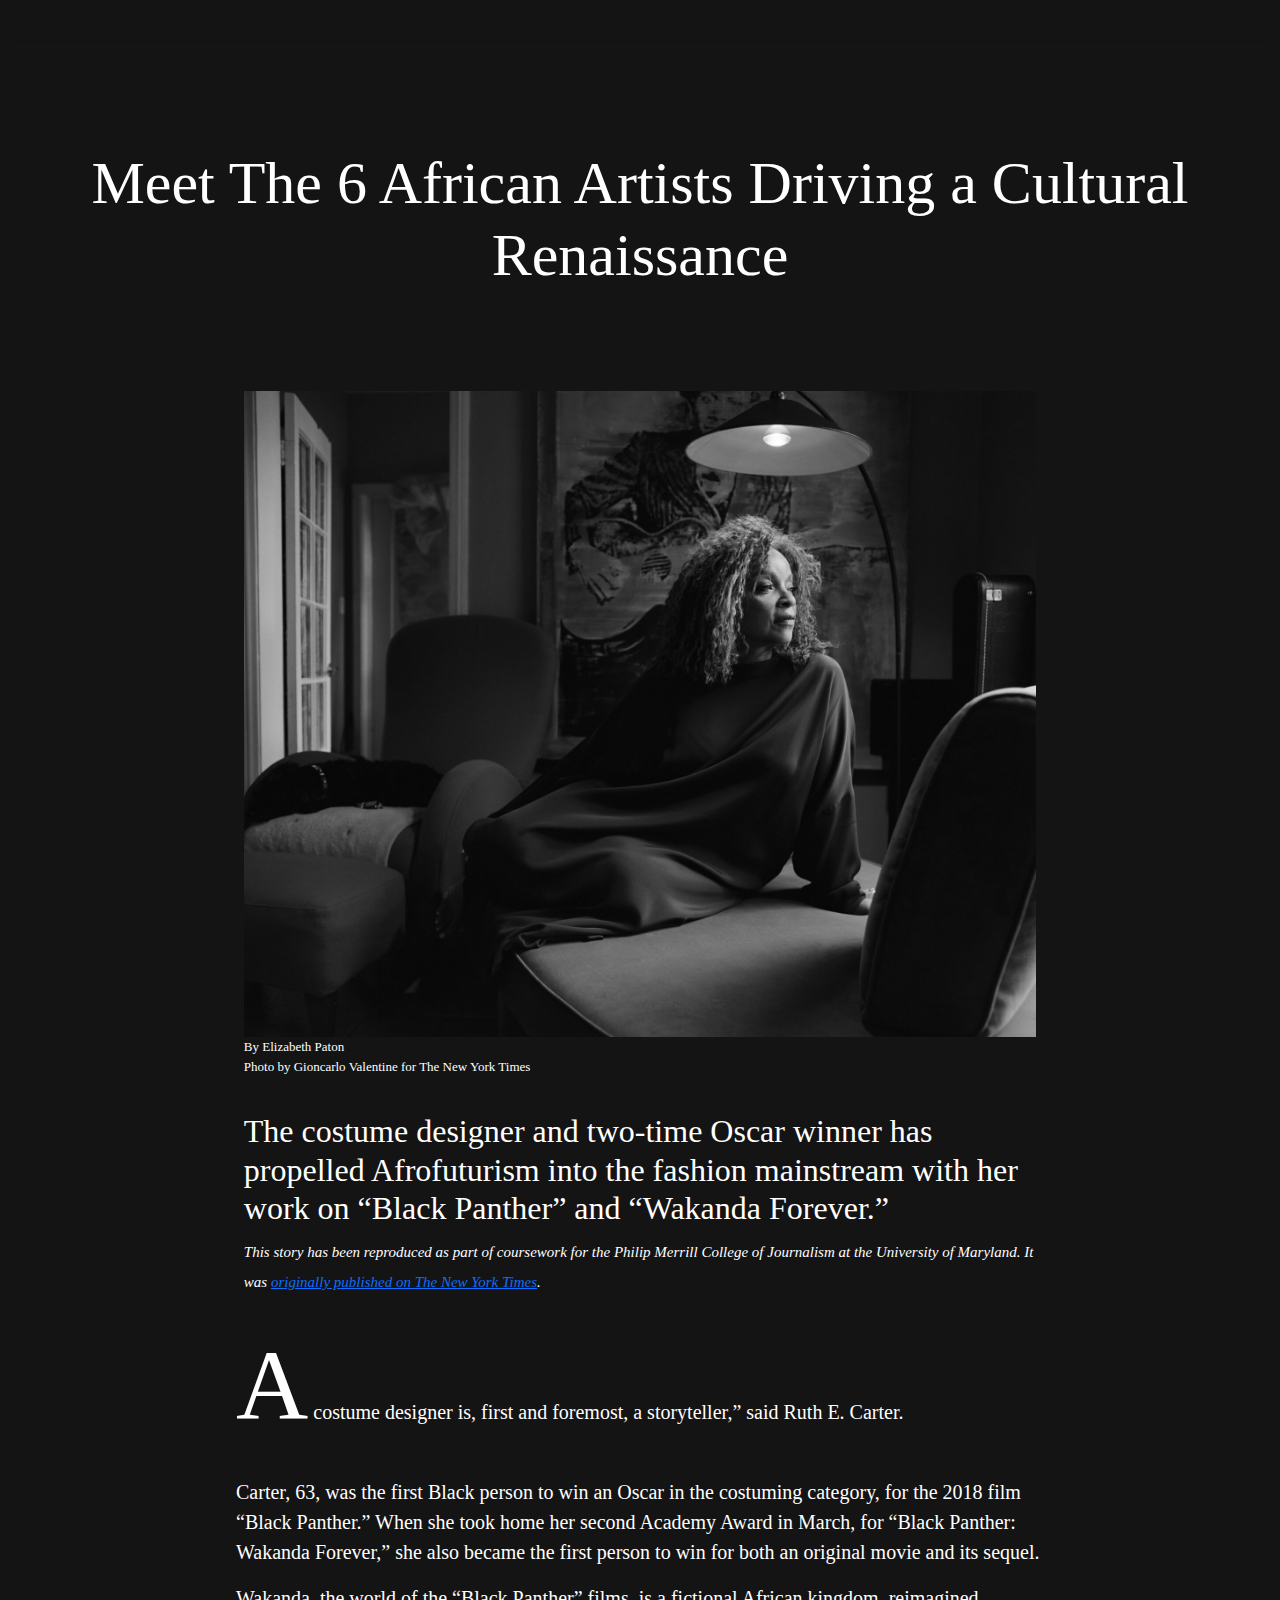
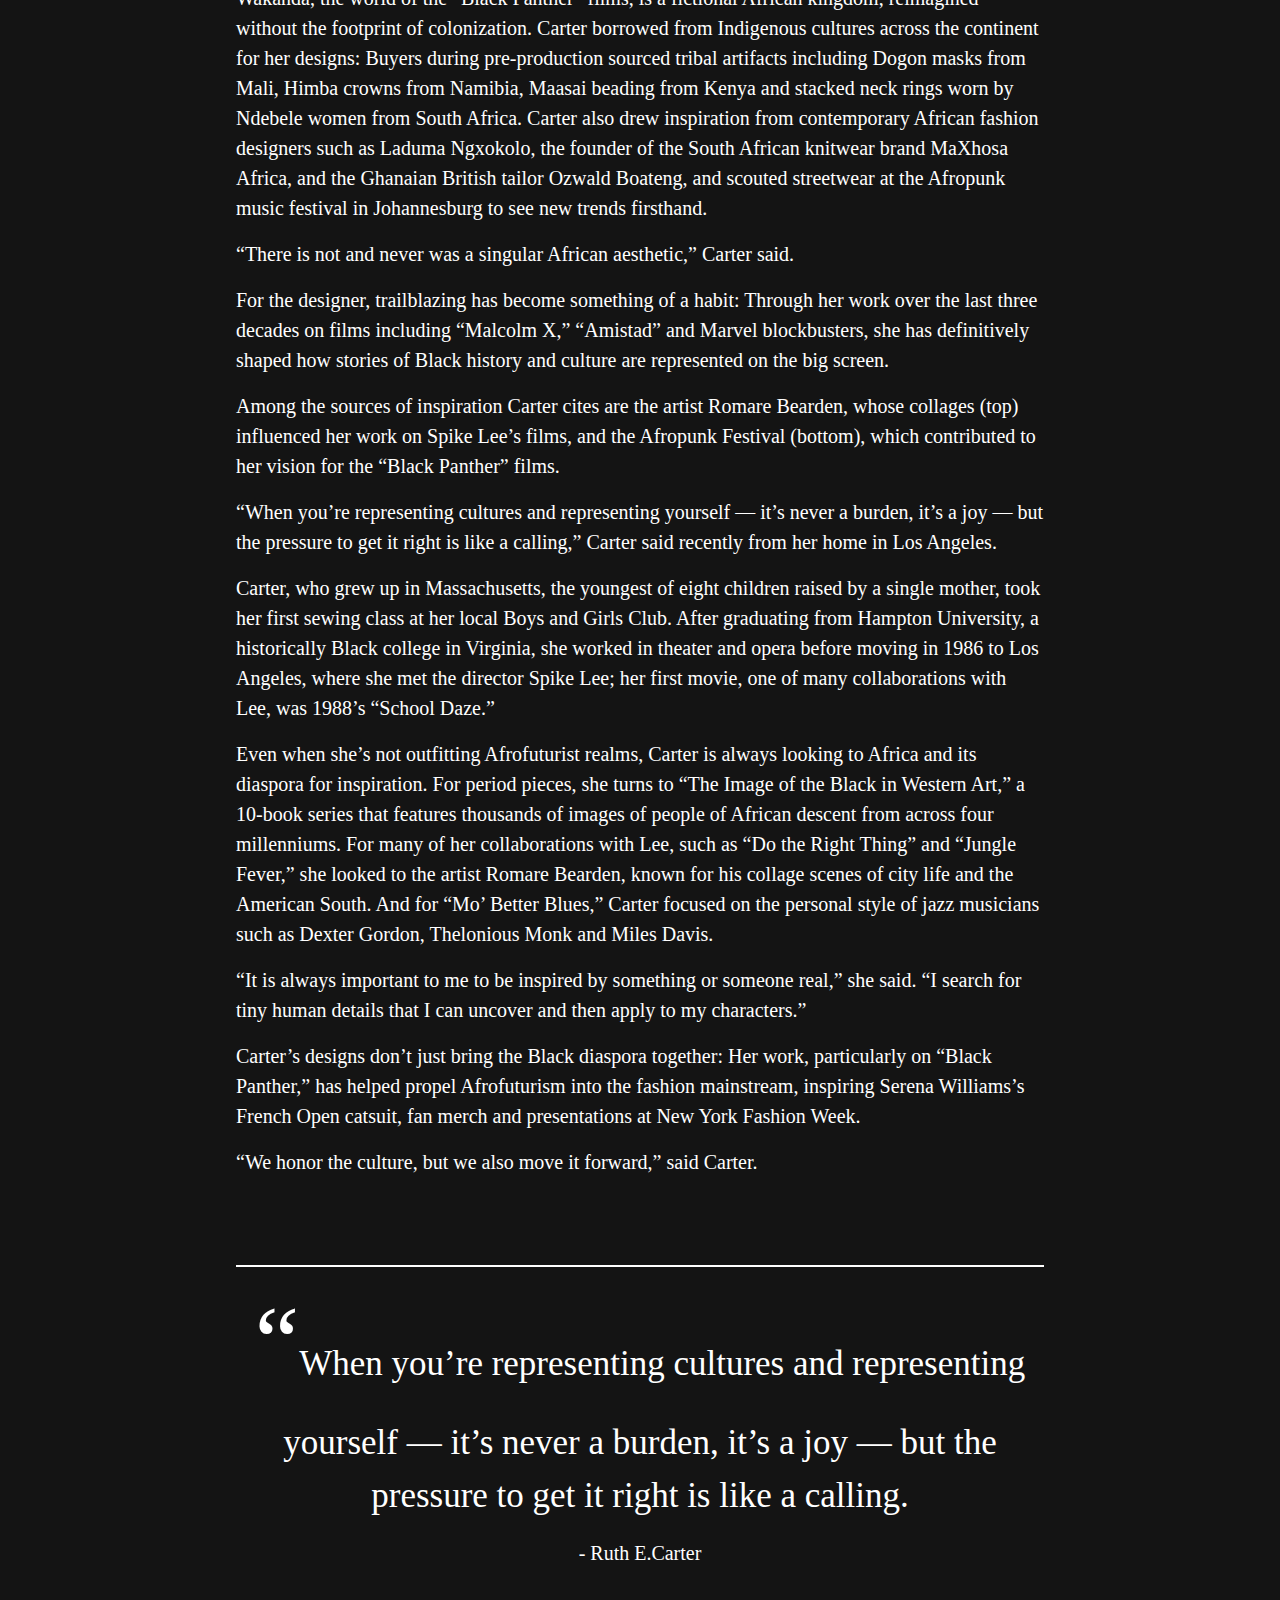
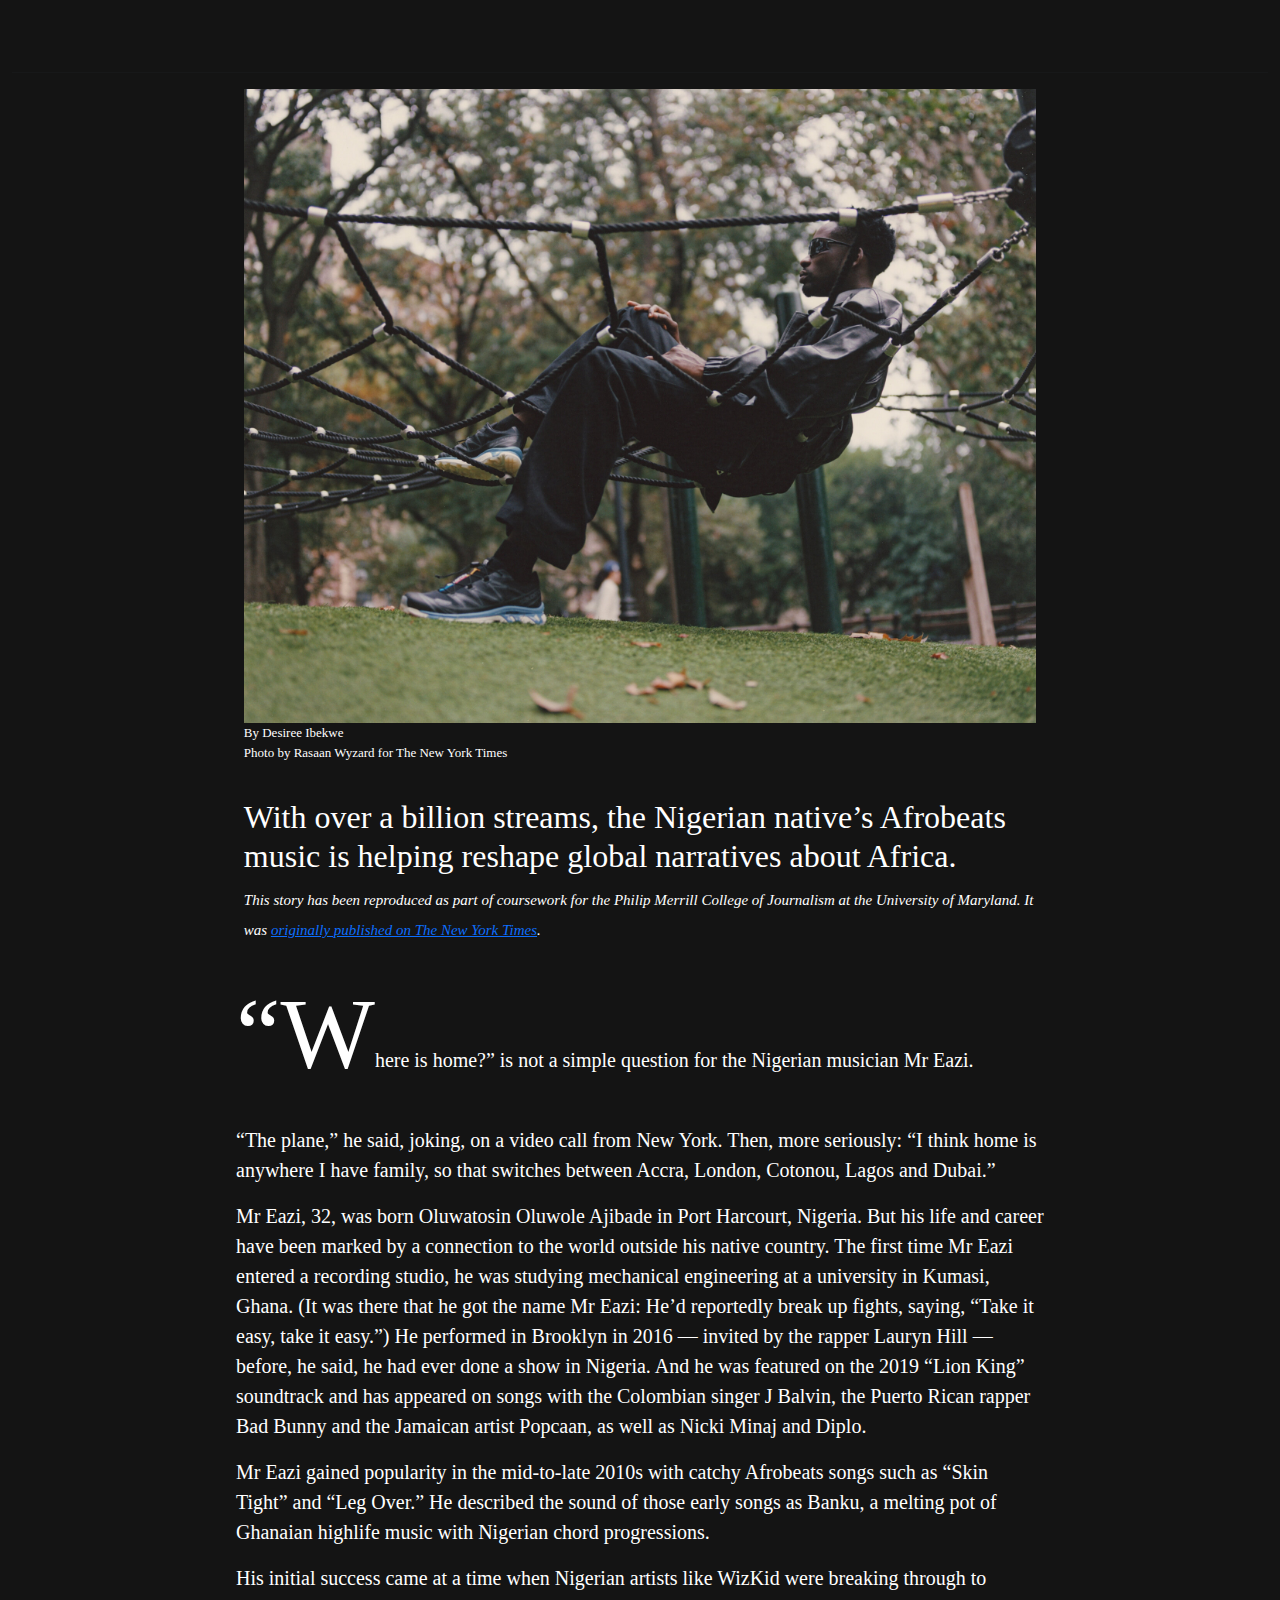
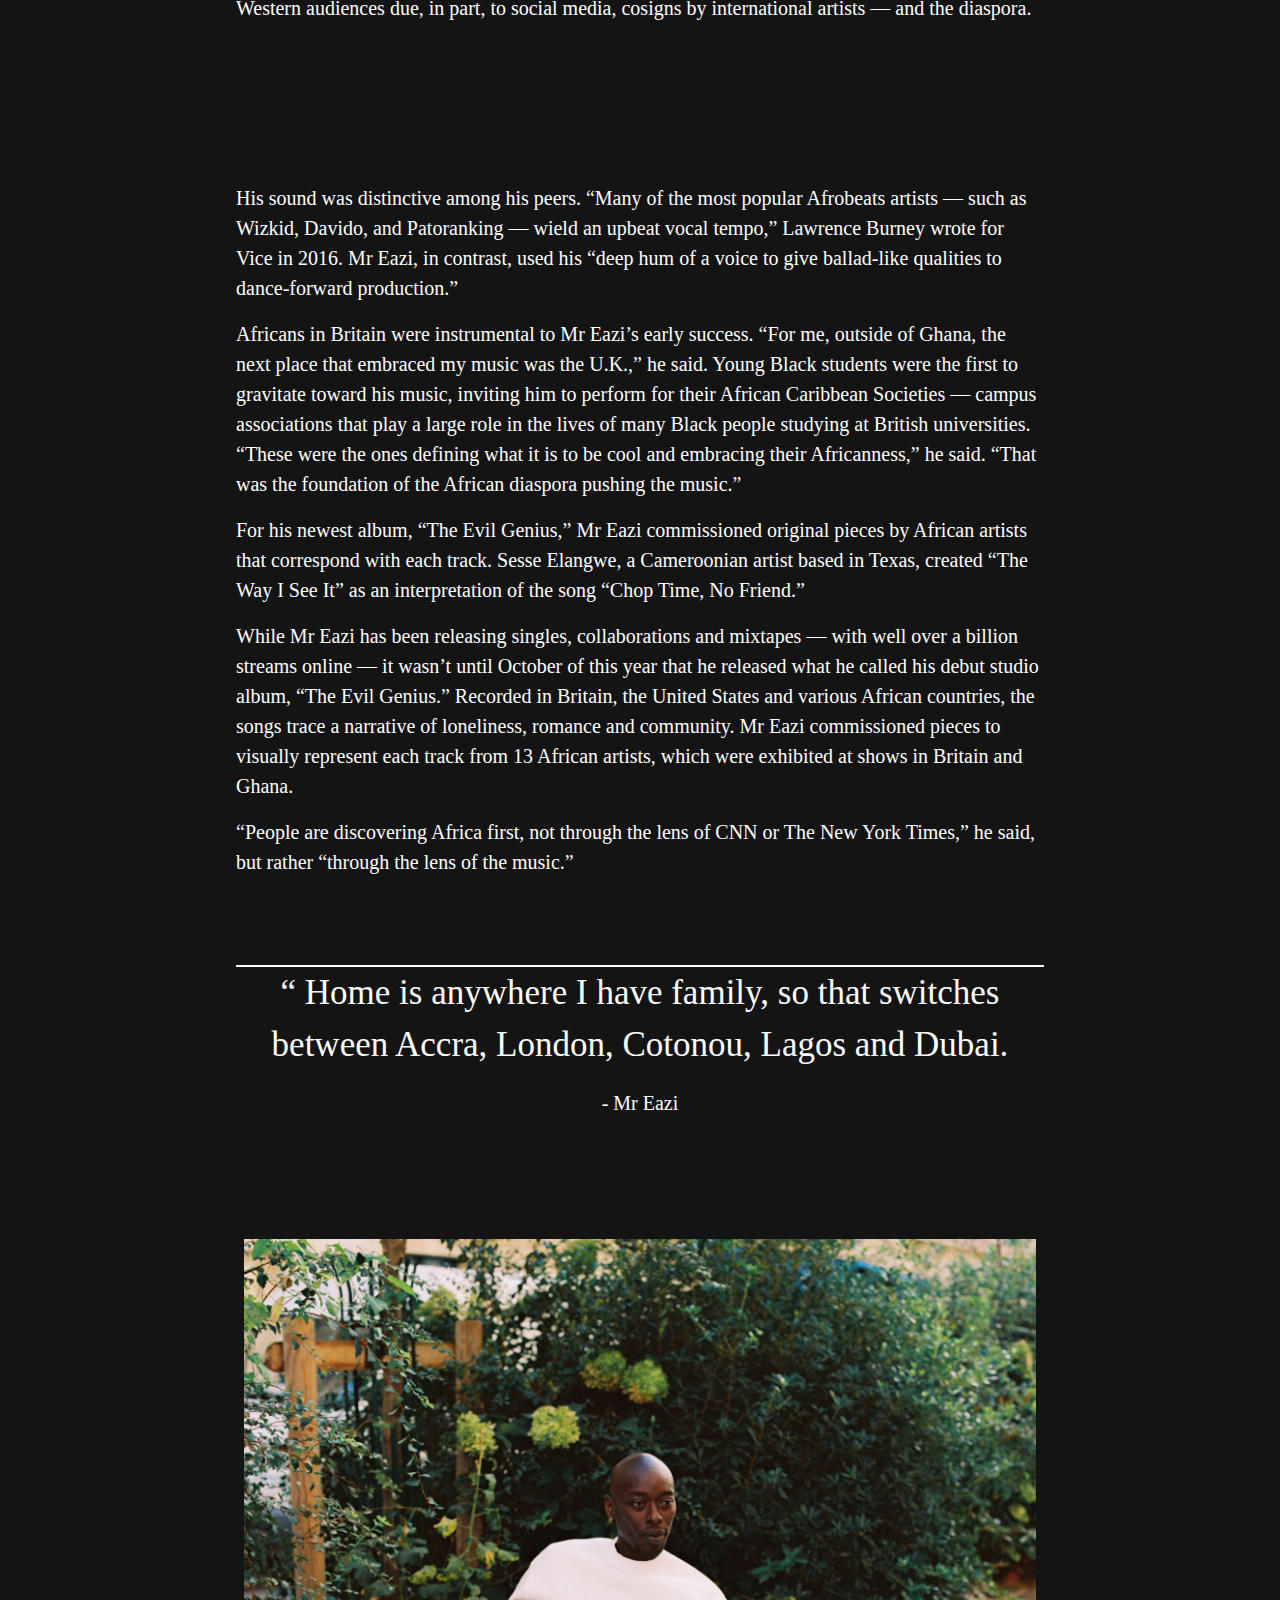
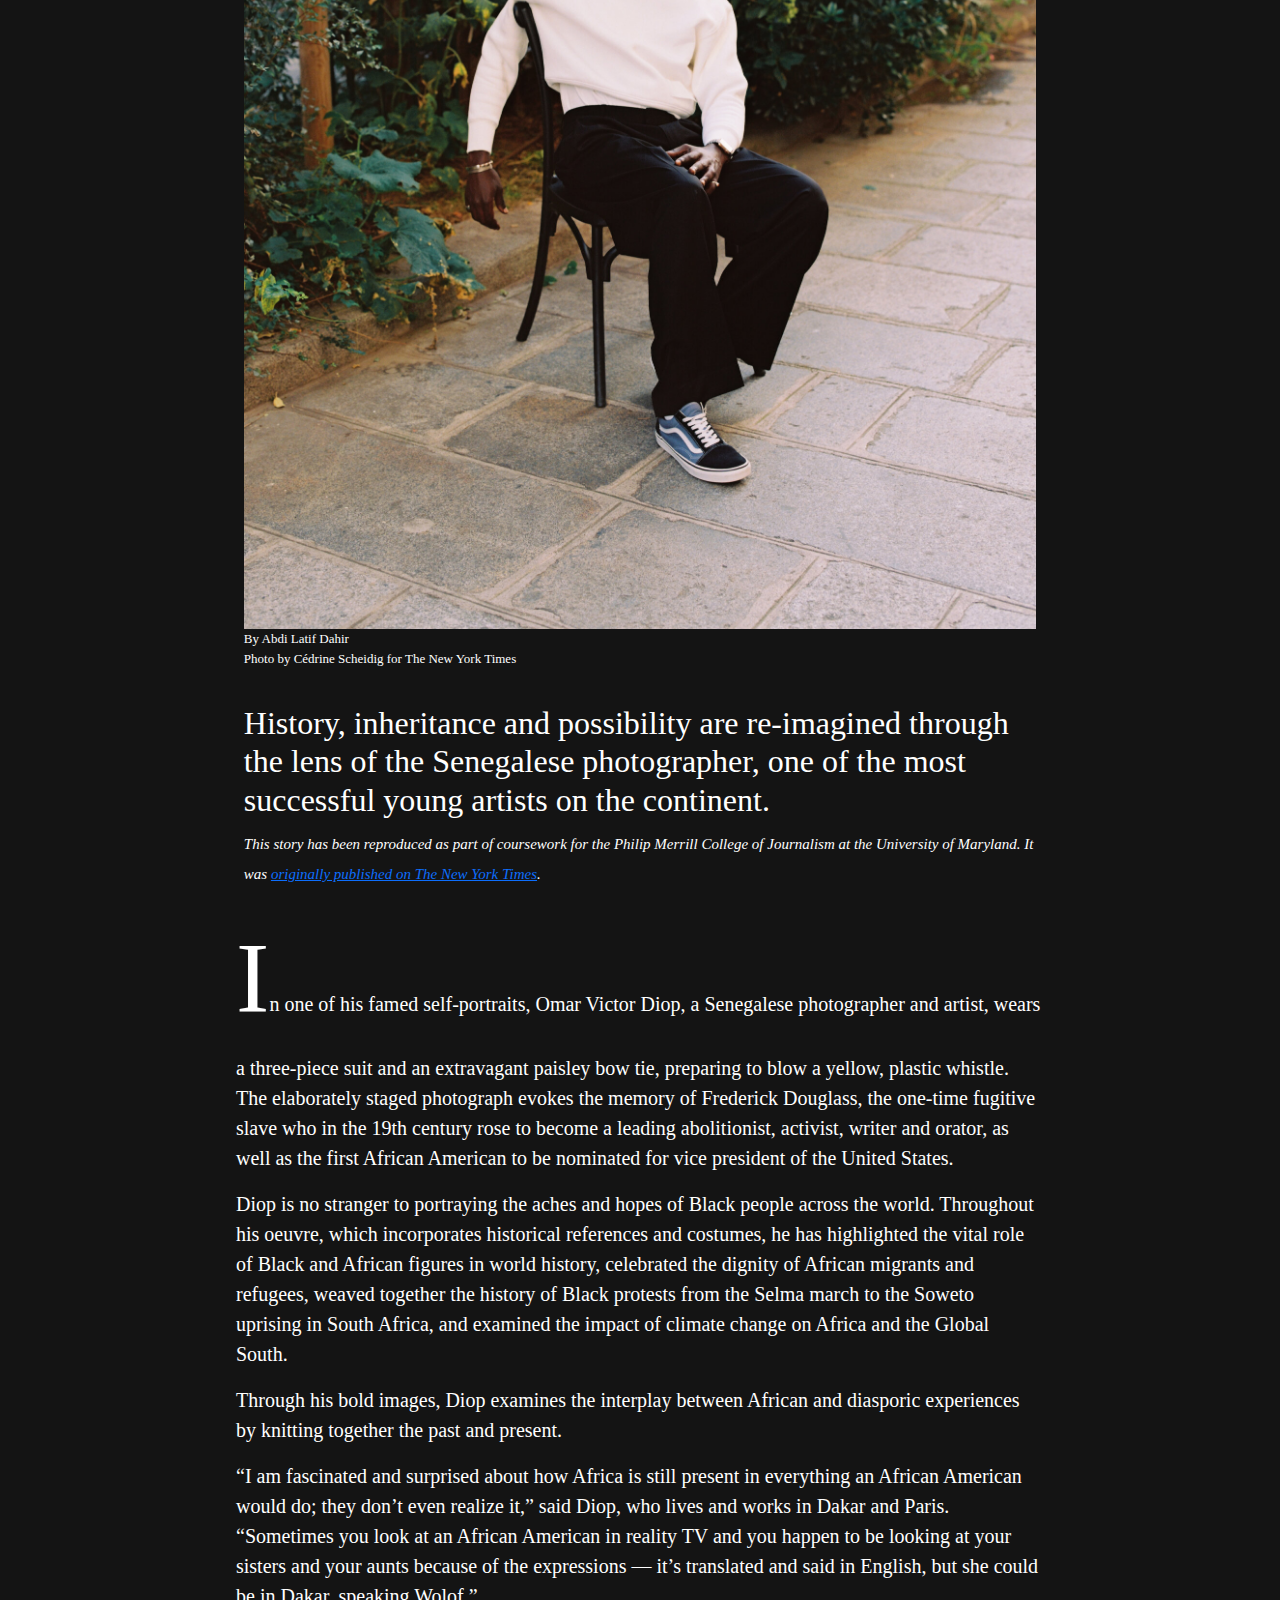
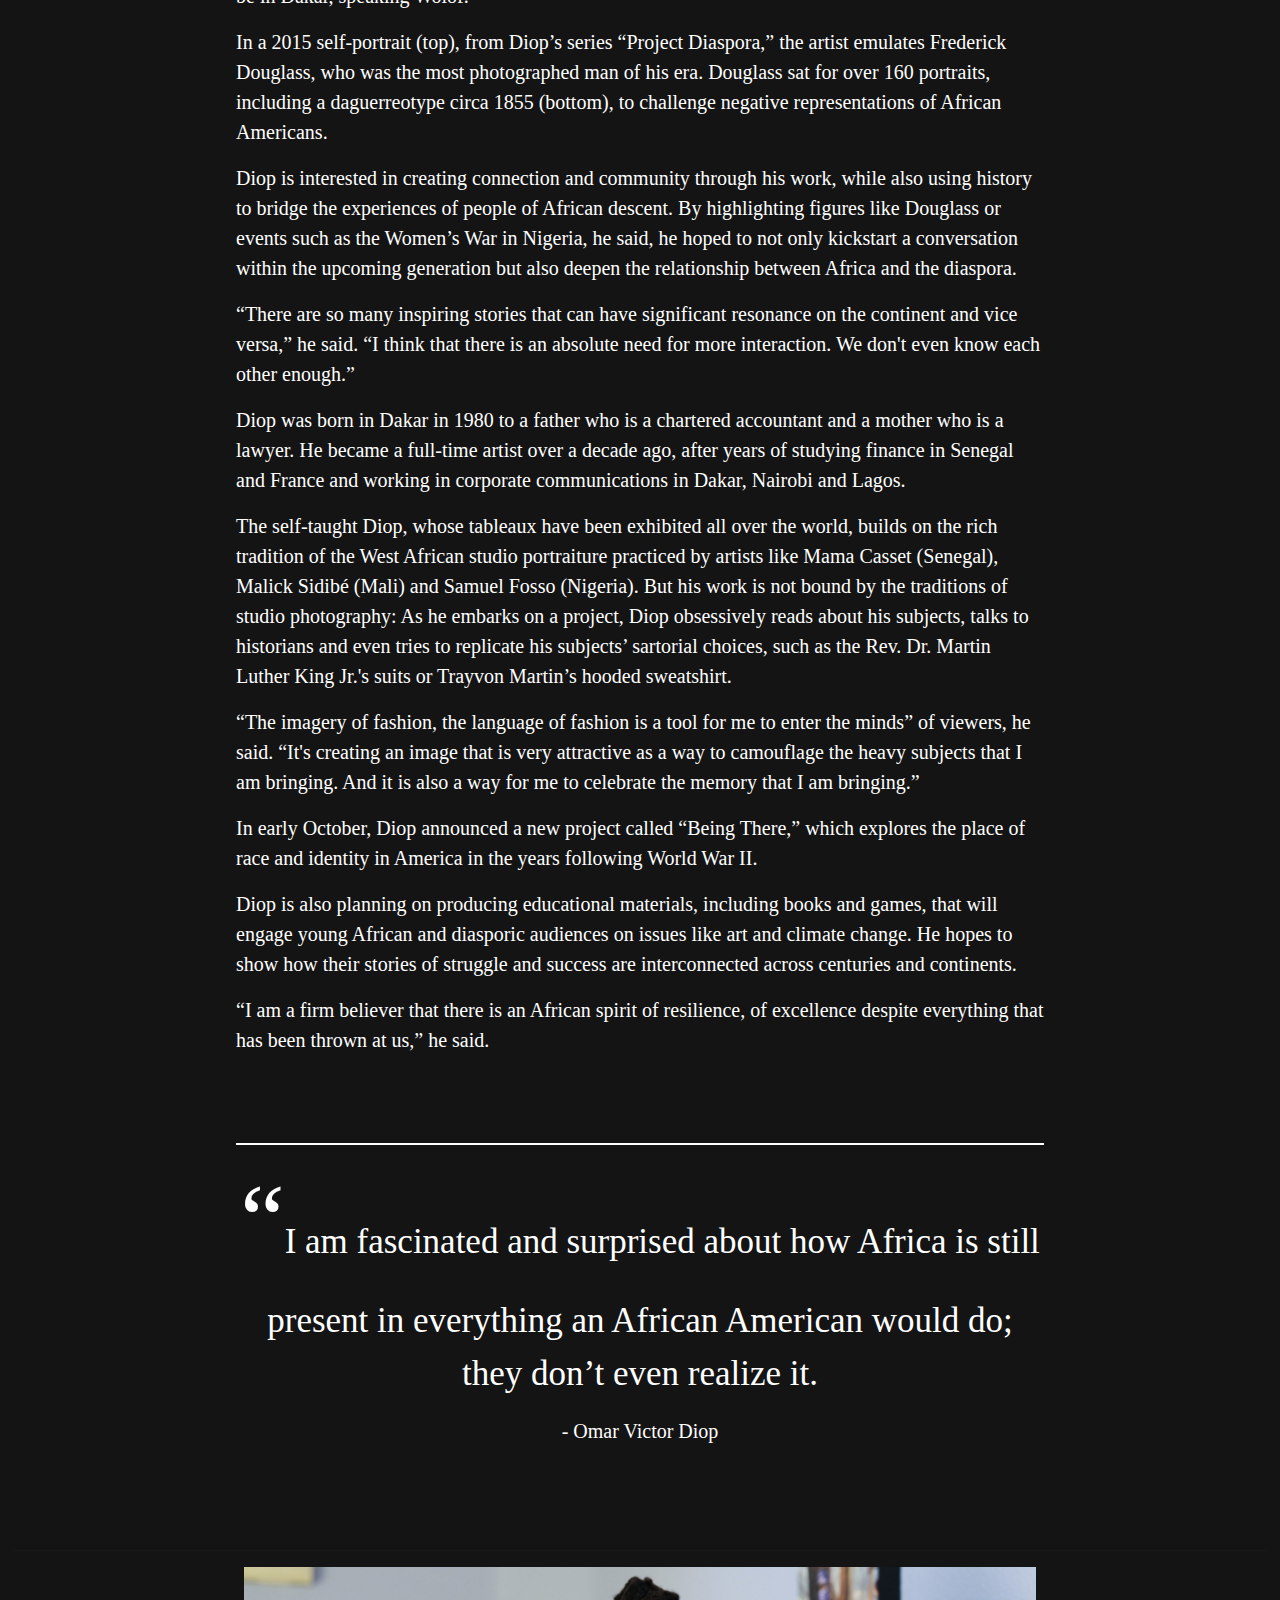
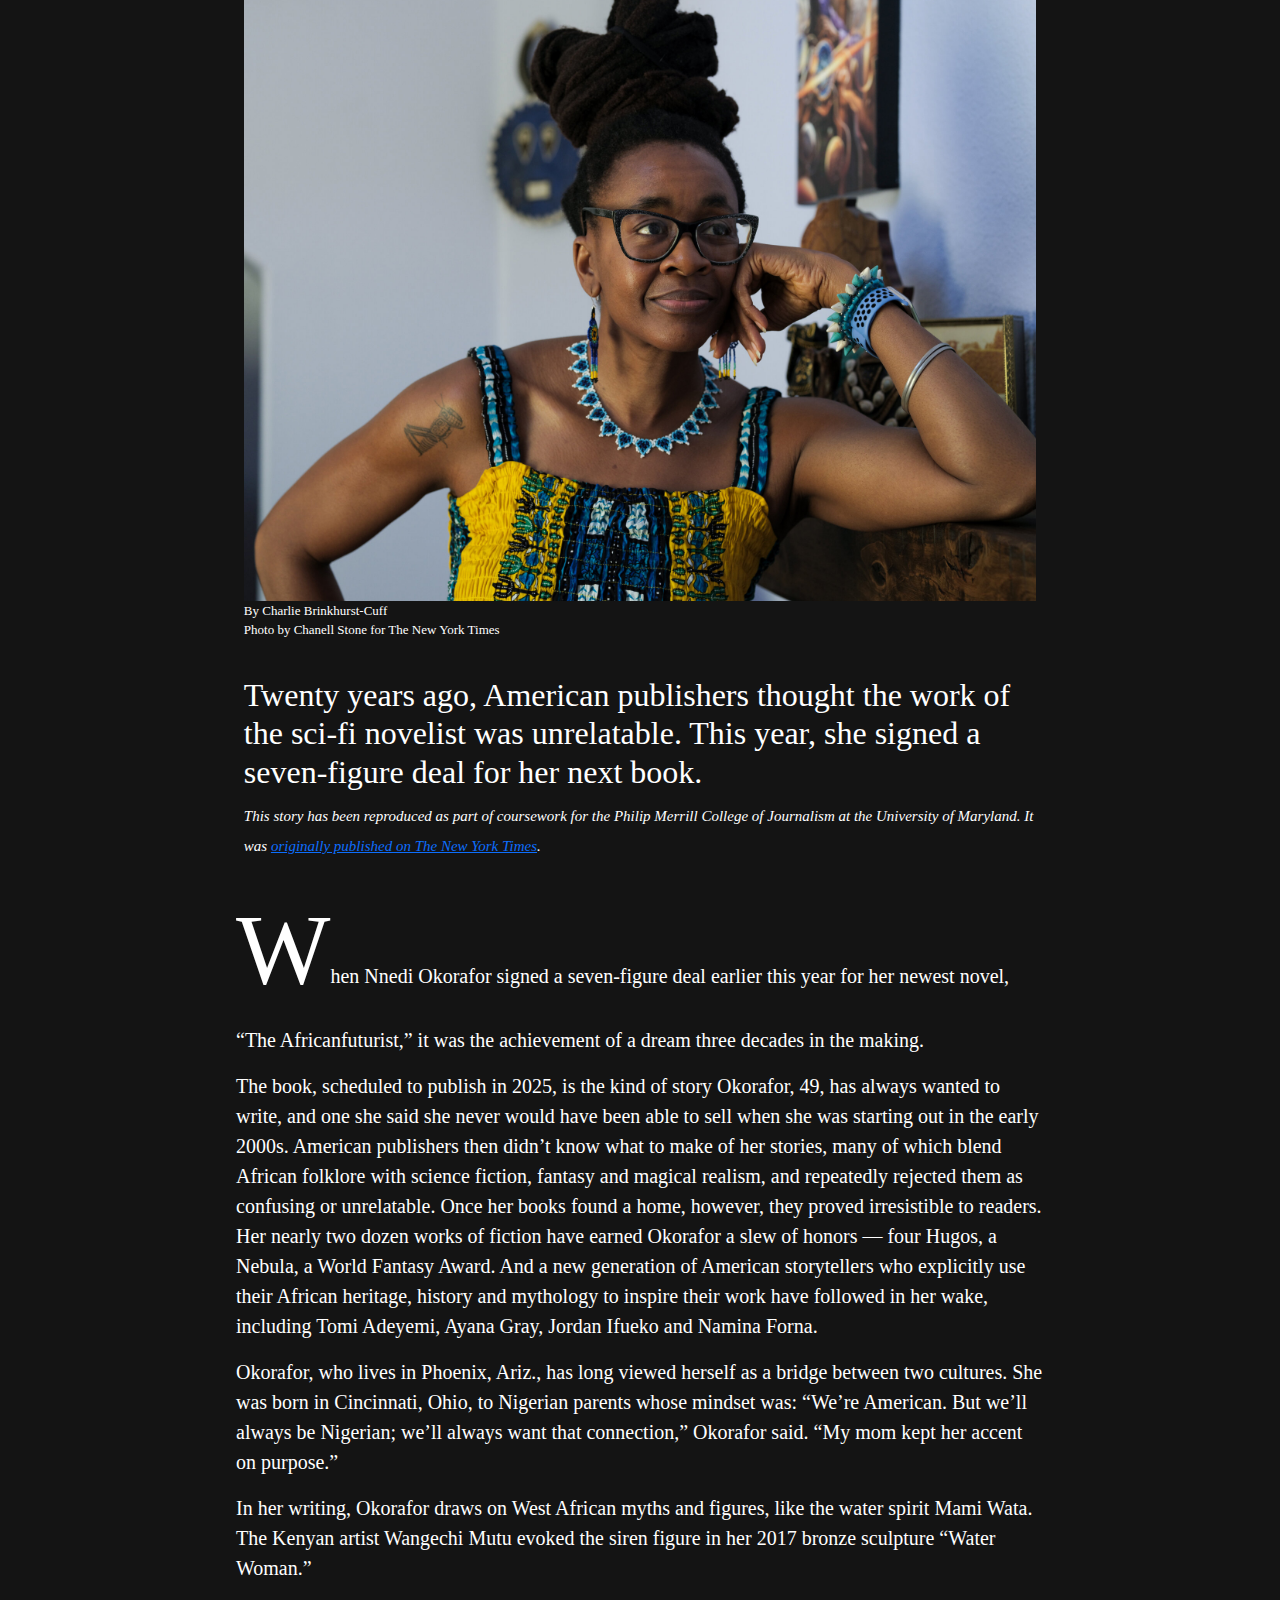
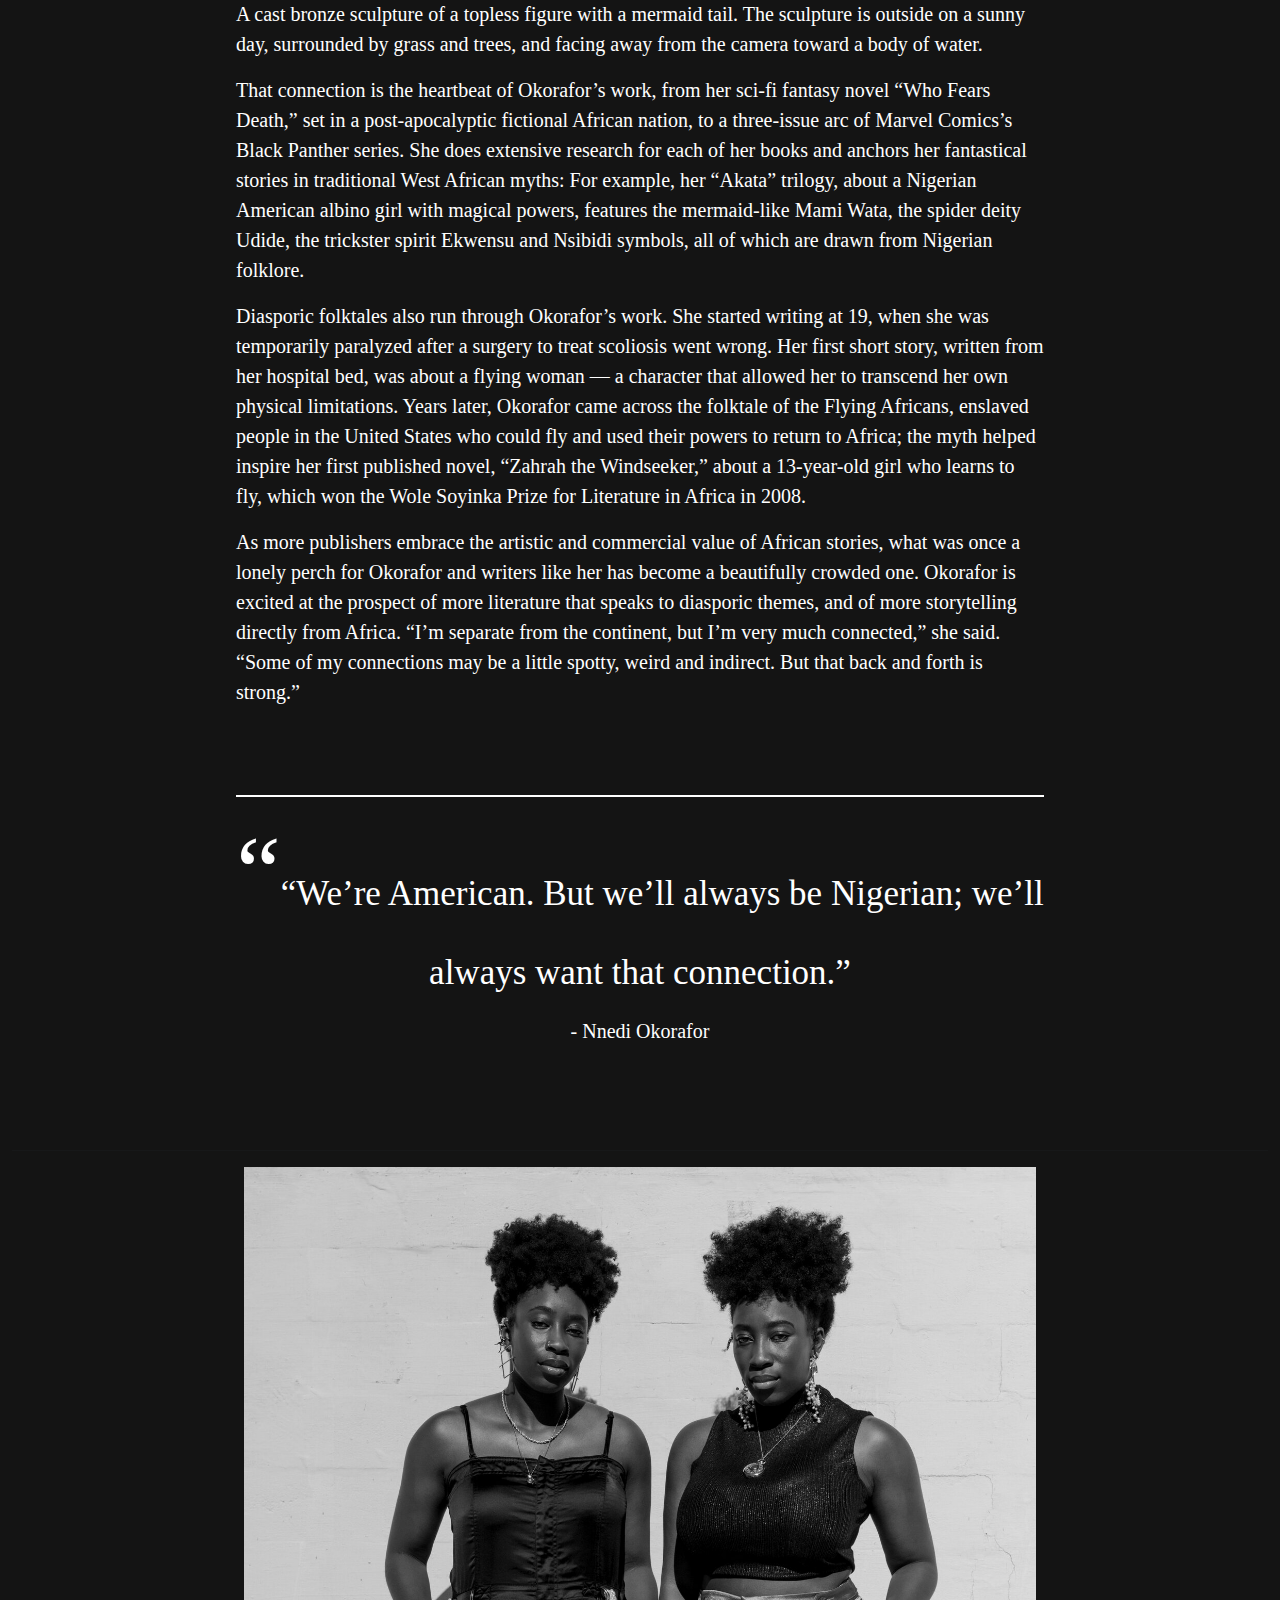
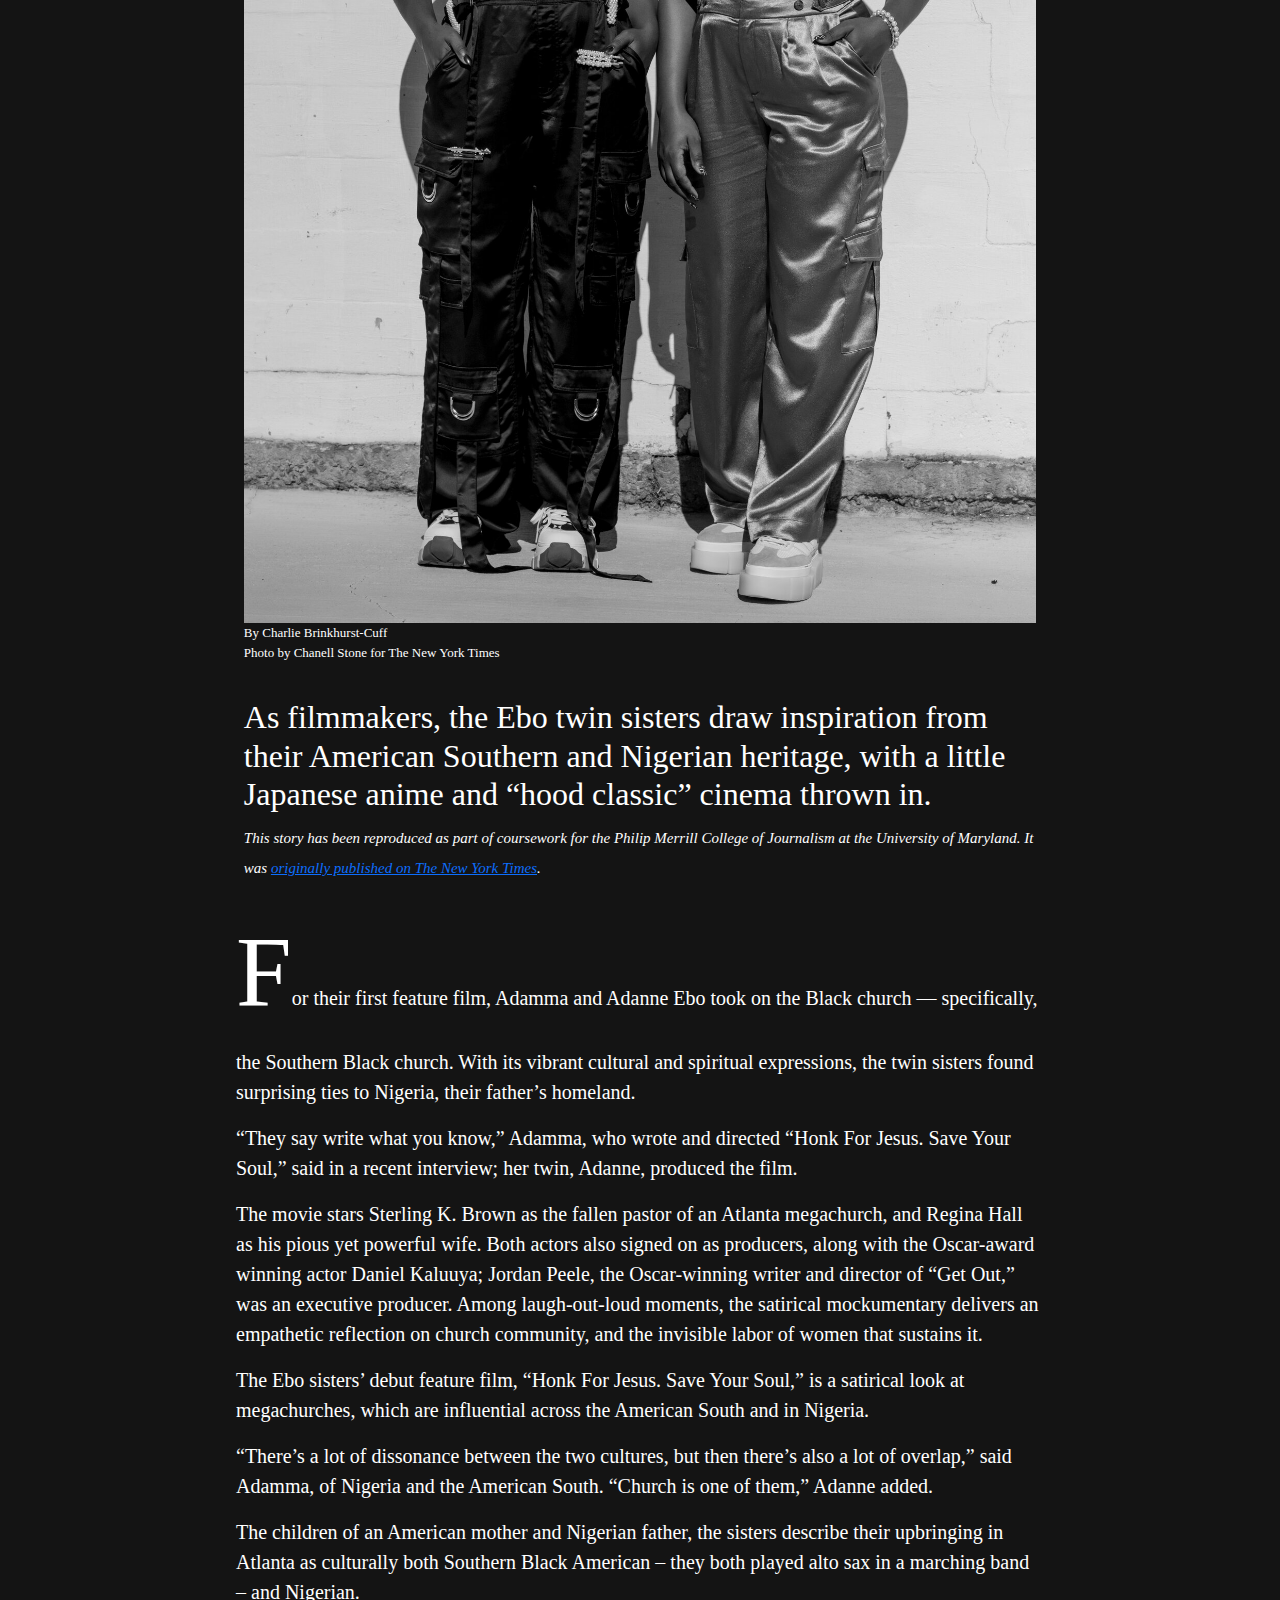
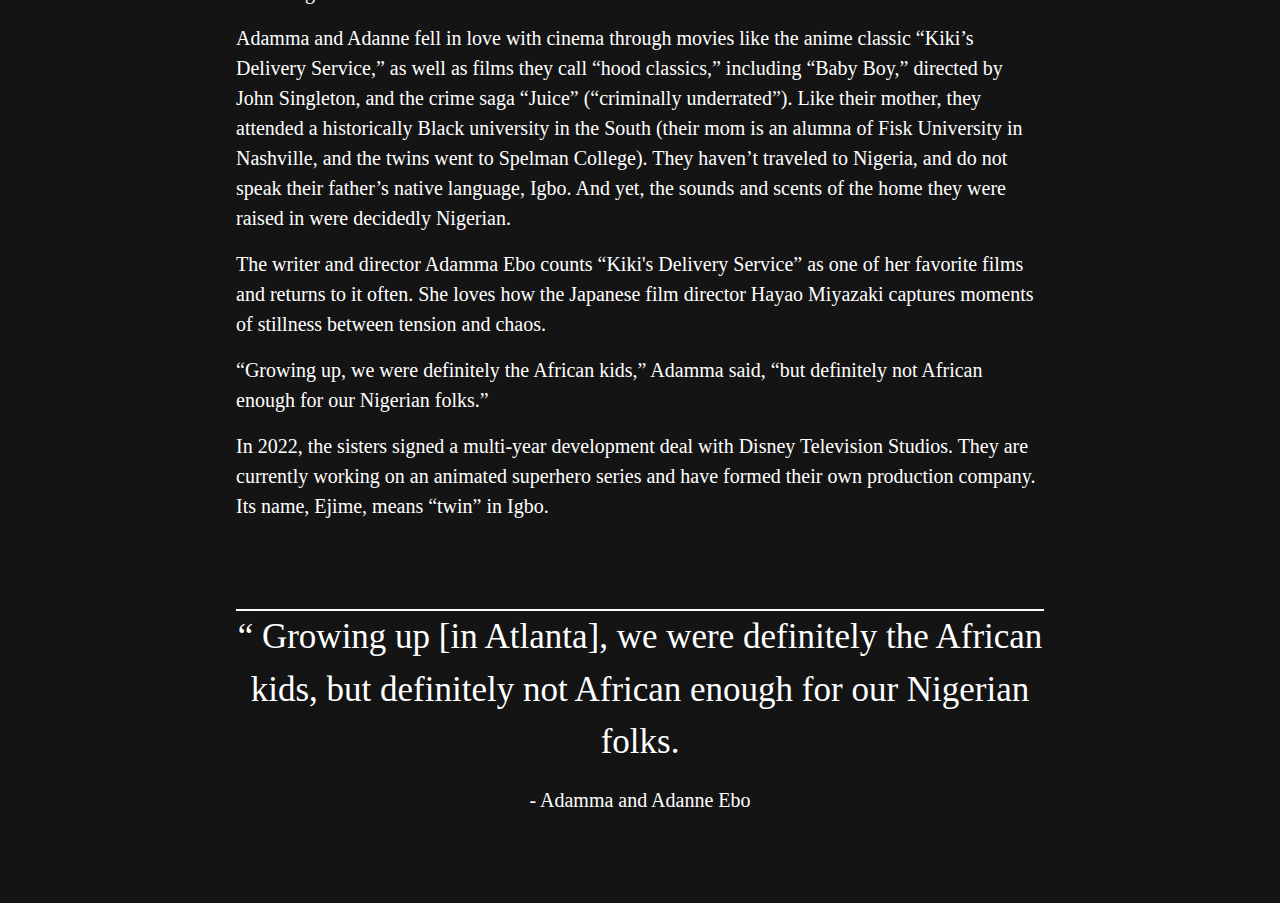
==== commit 17594d69: "i did things" ====
--- a/final-project/index.html
+++ b/final-project/index.html
@@ -31,7 +31,7 @@
 		<div class="row content">
 			<div class="col">
 				<img alt="Ruth E. Carter" id="Ruth Carter" src="ruth%20carter%20nyt.jpg">
-				<p class="byline">By Elizabeth Paton<span class="date">Photo by Gioncarlo Valentine for The New York Times</span></p>
+				<p class="byline">By Elizabeth Paton<span class="date"><br>Photo by Gioncarlo Valentine for The New York Times</span></p>
 				<h2>The costume designer and two-time Oscar winner has propelled Afrofuturism into the fashion mainstream with her work on “Black Panther” and “Wakanda Forever.”</h2>
 				<p><i>This story has been reproduced as part of coursework for the Philip Merrill College of Journalism at the University of Maryland. It was <a href="https://www.nytimes.com/interactive/2023/11/16/world/africa/african-artists-ruth-carter-mr-eazi.html">originally published on The New York Times</a>.</i></p>
 			</div>
@@ -79,7 +79,7 @@
 		<div class="row content">
 			<div class="col">
 				<img alt="Mr Eazi" id="Mr Eazi" src="mr%20eazi%20nyt.jpg">
-				<p class="byline">By Desiree Ibekwe<span class="date">Photo by Rasaan Wyzard for The New York Times</span></p>
+				<p class="byline">By Desiree Ibekwe<span class="date"><br>Photo by Rasaan Wyzard for The New York Times</span></p>
 				<h2>With over a billion streams, the Nigerian native’s Afrobeats music is helping reshape global narratives about Africa.</h2>
 				<p><i>This story has been reproduced as part of coursework for the Philip Merrill College of Journalism at the University of Maryland. It was <a href="https://www.nytimes.com/interactive/2023/11/16/world/africa/african-artists-ruth-carter-mr-eazi.html">originally published on The New York Times</a>.</i></p>
 			</div>
@@ -134,7 +134,7 @@
 		<div class="row content">
 			<div class="col">
 				<img alt="Omar Victor" id="Omar Victor" src="omar%20victor%20diop%20nyt.jpg">
-				<p class="byline">By Abdi Latif Dahir<span class="date">Photo by Cédrine Scheidig for The New York Times</span></p>
+				<p class="byline">By Abdi Latif Dahir<span class="date"><br>Photo by Cédrine Scheidig for The New York Times</span></p>
 				<h2>History, inheritance and possibility are re-imagined through the lens of the Senegalese photographer, one of the most successful young artists on the continent.</h2>
 				<p><i>This story has been reproduced as part of coursework for the Philip Merrill College of Journalism at the University of Maryland. It was <a href="https://www.nytimes.com/interactive/2023/11/16/world/africa/african-artists-ruth-carter-mr-eazi.html">originally published on The New York Times</a>.</i></p>
 			</div>
@@ -179,7 +179,7 @@
 		<div class="row content">
 			<div class="col">
 				<img alt="Nnedi Okorafor" id="Nnedi Okorafor" src="Nnedi%20Okorafor%20nyt.jpg">
-				<p class="byline">By Charlie Brinkhurst-Cuff<span class="date">Photo by Chanell Stone for The New York Times</span></p>
+				<p class="byline">By Charlie Brinkhurst-Cuff<span class="date"><br>Photo by Chanell Stone for The New York Times</span></p>
 				<h2>Twenty years ago, American publishers thought the work of the sci-fi novelist was unrelatable. This year, she signed a seven-figure deal for her next book.</h2>
 				<p><i>This story has been reproduced as part of coursework for the Philip Merrill College of Journalism at the University of Maryland. It was <a href="https://www.nytimes.com/interactive/2023/11/16/world/africa/african-artists-ruth-carter-mr-eazi.html">originally published on The New York Times</a>.</i></p>
 			</div>
@@ -220,7 +220,7 @@
 		<div class="row content">
 			<div class="col">
 				<img alt="Adamma and Adanne" id="Adamma" src="Adamma%20and%20Adanne%20Ebo%20nyt.jpg">
-				<p class="byline">By Charlie Brinkhurst-Cuff<span class="date">Photo by Chanell Stone for The New York Times</span></p>
+				<p class="byline">By Charlie Brinkhurst-Cuff<span class="date"><br>Photo by Chanell Stone for The New York Times</span></p>
 				<h2>As filmmakers, the Ebo twin sisters draw inspiration from their American Southern and Nigerian heritage, with a little Japanese anime and “hood classic” cinema thrown in.</h2>
 				<p><i>This story has been reproduced as part of coursework for the Philip Merrill College of Journalism at the University of Maryland. It was <a href="https://www.nytimes.com/interactive/2023/11/16/world/africa/african-artists-ruth-carter-mr-eazi.html">originally published on The New York Times</a>.</i></p>
 			</div>
